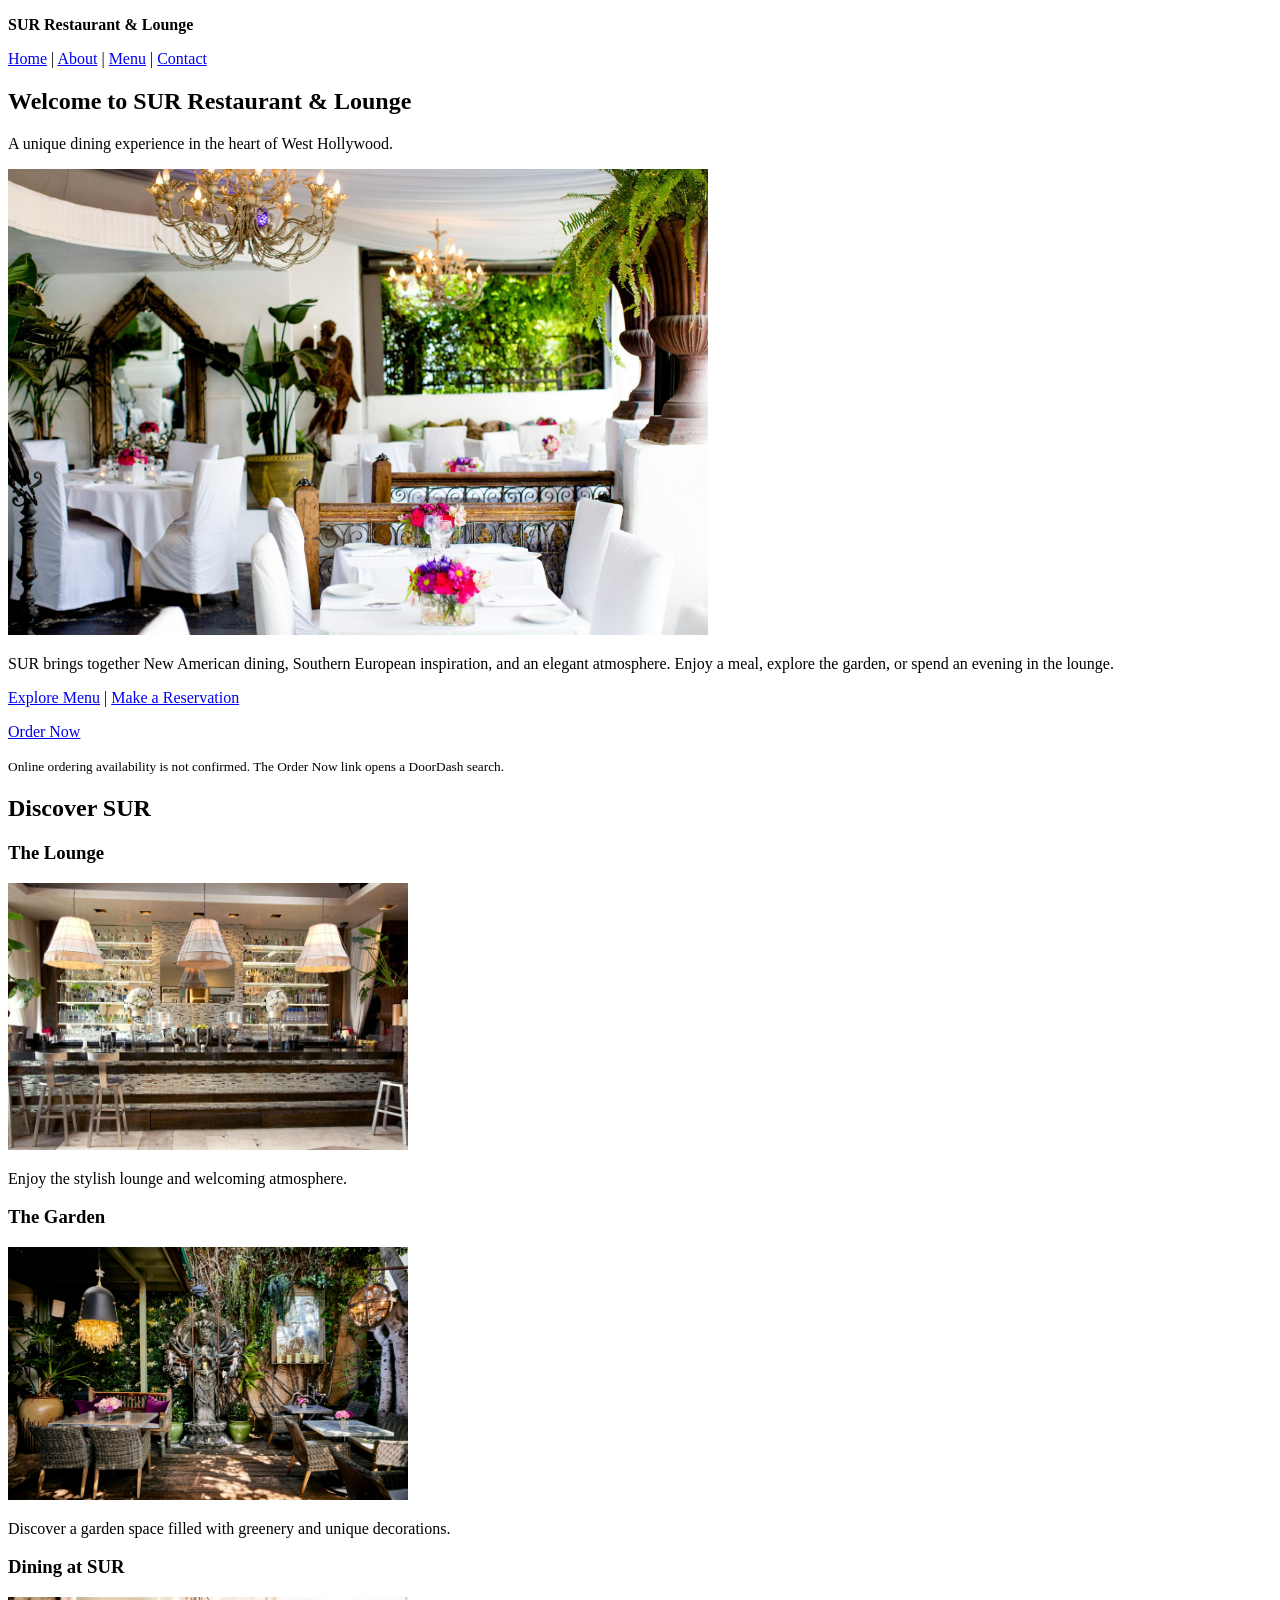
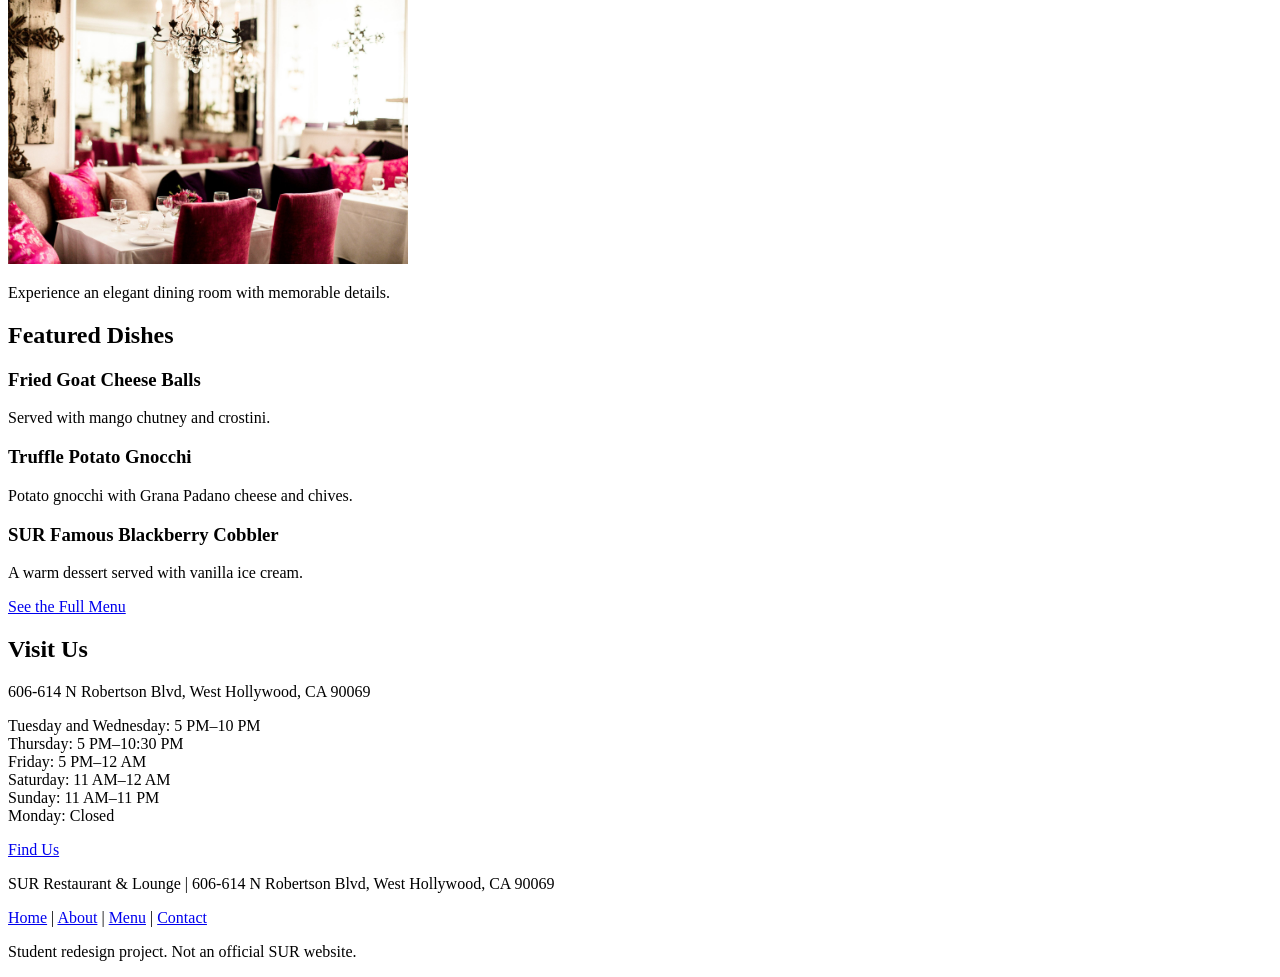
==== index.html @ a1c173d7 "Adding CSS" ====
<!DOCTYPE html>
<html lang="en">
<head>
    <meta charset="UTF-8">
    <meta name="viewport" content="width=device-width, initial-scale=1.0">
    <meta name="description" content="Student redesign of SUR Restaurant &amp; Lounge in West Hollywood.">
    <title>Home | SUR Restaurant &amp; Lounge</title>   
    <link rel="stylesheet" href="styles.css">
</head>
<body>
    <!-- Shared site header -->
    <header>
        <p><strong>SUR Restaurant &amp; Lounge</strong></p>
        <nav aria-label="Main navigation">
            <a href="index.html">Home</a> |
            <a href="about.html">About</a> |
            <a href="menu.html">Menu</a> |
            <a href="contact.html">Contact</a>
        </nav>
    </header>

    <main>
        <!-- Hero -->
        <section>
            <h1>Welcome to SUR Restaurant &amp; Lounge</h1>
            <p>A unique dining experience in the heart of West Hollywood.</p>
            <img src="images/sur-outdoor-dining.jpg" alt="SUR dining area with white tablecloths, flowers, and chandeliers" width="700">
            <p>SUR brings together New American dining, Southern European inspiration, and an elegant atmosphere. Enjoy a meal, explore the garden, or spend an evening in the lounge.</p>
            <p><a href="menu.html">Explore Menu</a> | <a href="https://www.opentable.com/r/sur-restaurant-west-hollywood" target="_blank" rel="noopener noreferrer">Make a Reservation</a></p>
            <p><a href="https://www.doordash.com/search/store/sur%20restaurant%20west%20hollywood/" target="_blank" rel="noopener noreferrer">Order Now</a></p>
            <p><small>Online ordering availability is not confirmed. The Order Now link opens a DoorDash search.</small></p>
        </section>

        <!-- Restaurant highlights -->
        <section>
            <h2>Discover SUR</h2>
            <article>
                <h3>The Lounge</h3>
                <img src="images/sur-bar.jpg" alt="SUR bar with hanging pendant lights and shelves of bottles" width="400">
                <p>Enjoy the stylish lounge and welcoming atmosphere.</p>
            </article>
            <article>
                <h3>The Garden</h3>
                <img src="images/sur-garden.png" alt="Outdoor garden dining area with greenery, wicker chairs, and a decorative statue" width="400">
                <p>Discover a garden space filled with greenery and unique decorations.</p>
            </article>
            <article>
                <h3>Dining at SUR</h3>
                <img src="images/sur-pinky-room.jpg" alt="Dining room with pink upholstered chairs, colorful pillows, and chandeliers" width="400">
                <p>Experience an elegant dining room with memorable details.</p>
            </article>
        </section>

        <!-- Featured food -->
        <section>
            <h2>Featured Dishes</h2>
            <article><h3>Fried Goat Cheese Balls</h3><p>Served with mango chutney and crostini.</p></article>
            <article><h3>Truffle Potato Gnocchi</h3><p>Potato gnocchi with Grana Padano cheese and chives.</p></article>
            <article><h3>SUR Famous Blackberry Cobbler</h3><p>A warm dessert served with vanilla ice cream.</p></article>
            <p><a href="menu.html">See the Full Menu</a></p>
        </section>

        <!-- Hours and location -->
        <section>
            <h2>Visit Us</h2>
            <p>606-614 N Robertson Blvd, West Hollywood, CA 90069</p>
            <p>Tuesday and Wednesday: 5 PM–10 PM<br>Thursday: 5 PM–10:30 PM<br>Friday: 5 PM–12 AM<br>Saturday: 11 AM–12 AM<br>Sunday: 11 AM–11 PM<br>Monday: Closed</p>
            <p><a href="contact.html">Find Us</a></p>
        </section>
    </main>

    <!-- Shared site footer -->
    <footer>
        <p>SUR Restaurant &amp; Lounge | 606-614 N Robertson Blvd, West Hollywood, CA 90069</p>
        <p><a href="index.html">Home</a> | <a href="about.html">About</a> | <a href="menu.html">Menu</a> | <a href="contact.html">Contact</a></p>
        <p>Student redesign project. Not an official SUR website.</p>
    </footer>
</body>
</html>
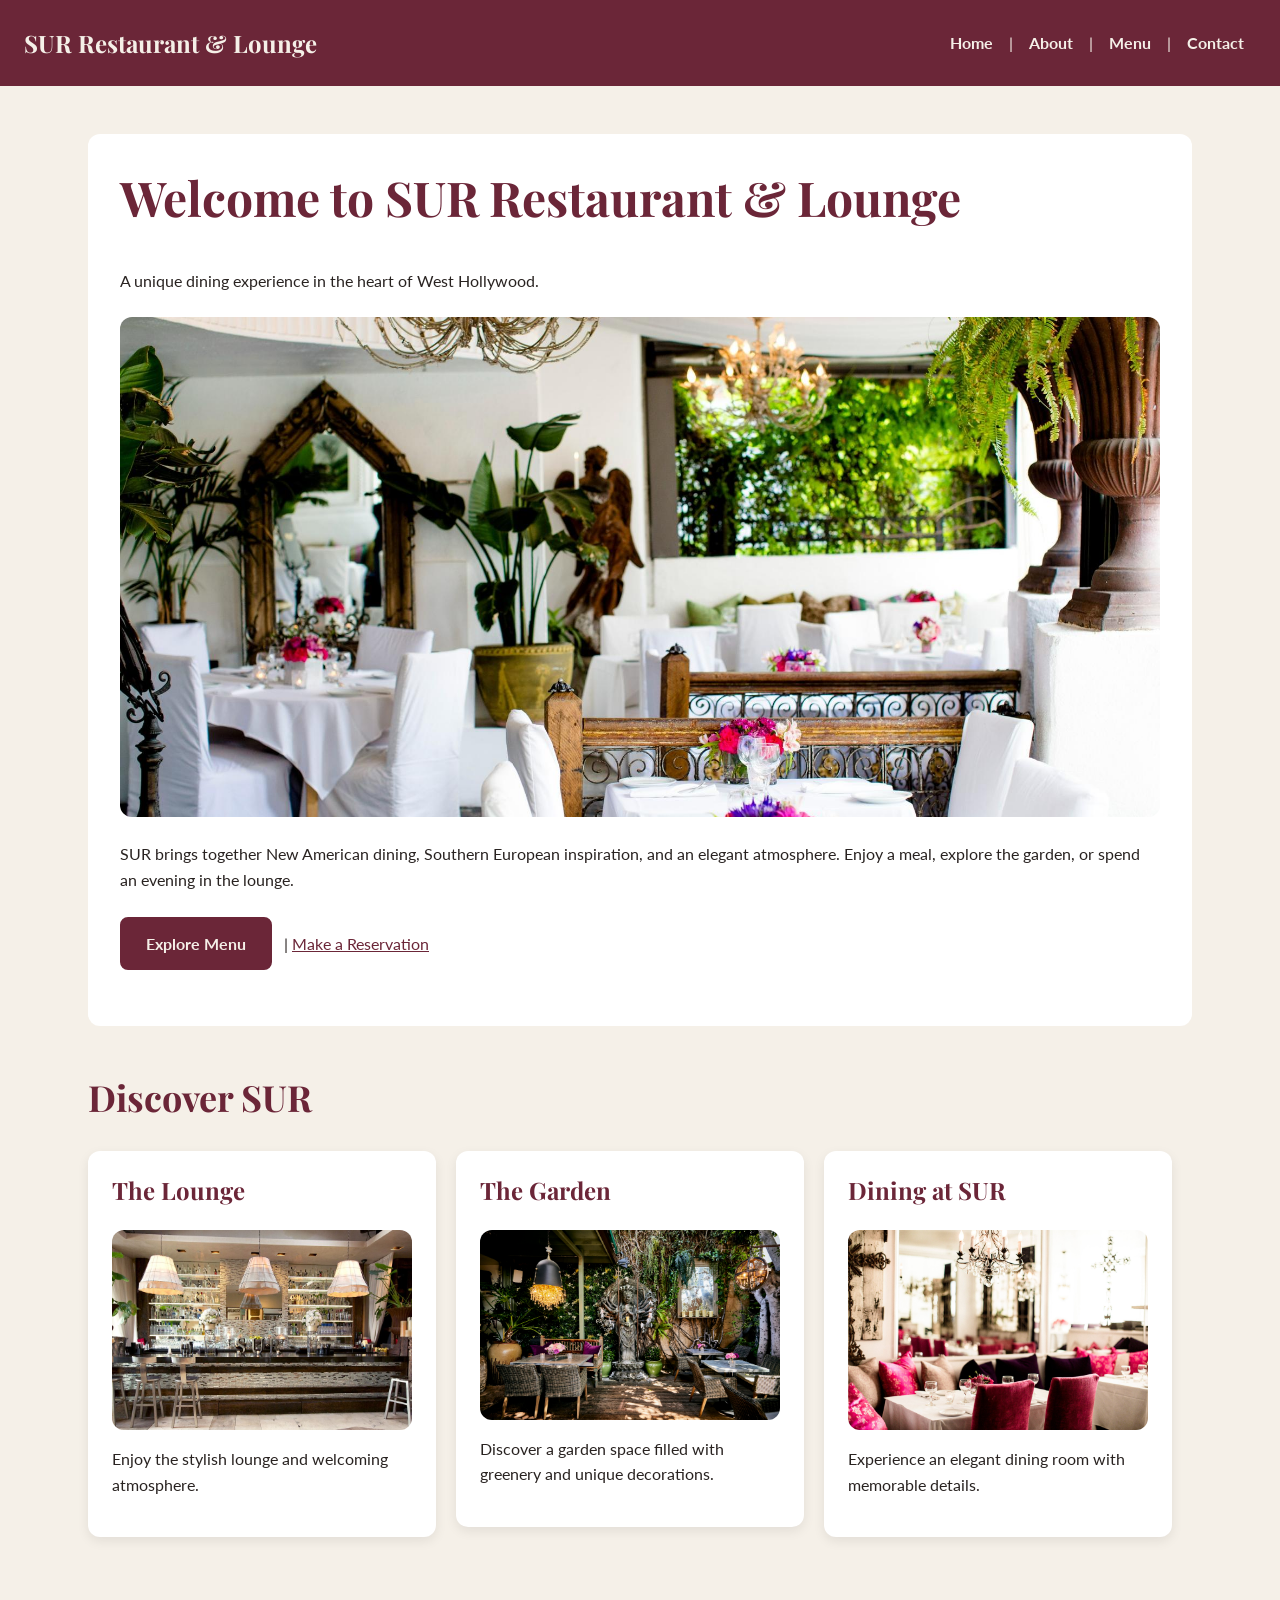
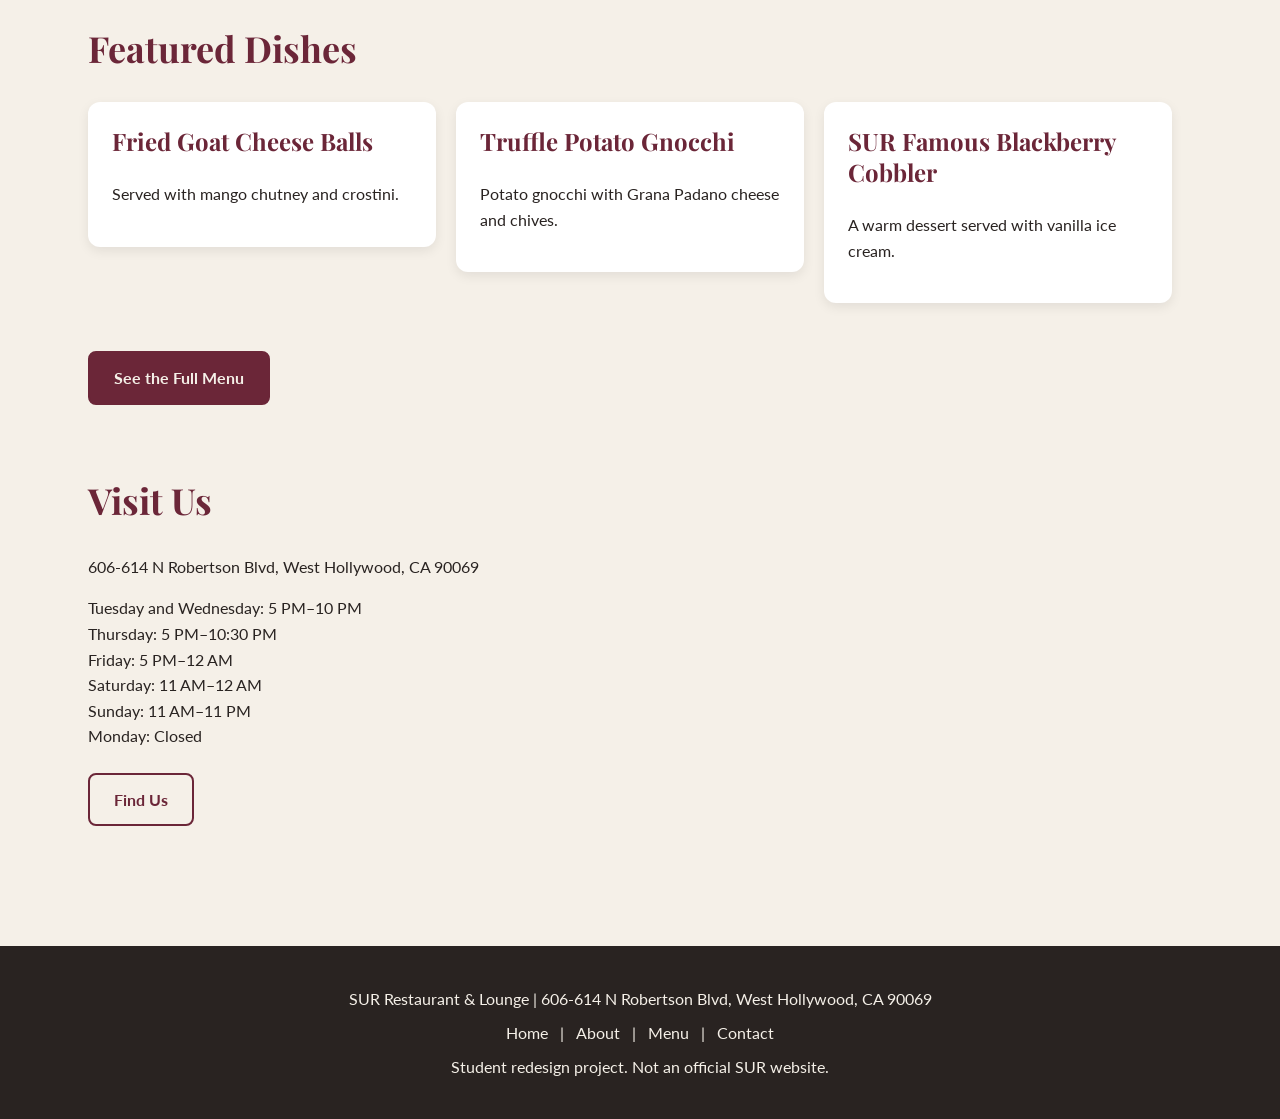
==== commit 16ddaeaf: "Remove DoorDash ordering links from index.html Removed online ordering information and links to Door" ====
--- a/index.html
+++ b/index.html
@@ -27,8 +27,7 @@
             <img src="images/sur-outdoor-dining.jpg" alt="SUR dining area with white tablecloths, flowers, and chandeliers" width="700">
             <p>SUR brings together New American dining, Southern European inspiration, and an elegant atmosphere. Enjoy a meal, explore the garden, or spend an evening in the lounge.</p>
             <p><a href="menu.html">Explore Menu</a> | <a href="https://www.opentable.com/r/sur-restaurant-west-hollywood" target="_blank" rel="noopener noreferrer">Make a Reservation</a></p>
-            <p><a href="https://www.doordash.com/search/store/sur%20restaurant%20west%20hollywood/" target="_blank" rel="noopener noreferrer">Order Now</a></p>
-            <p><small>Online ordering availability is not confirmed. The Order Now link opens a DoorDash search.</small></p>
+    
         </section>
 
         <!-- Restaurant highlights -->
--- a/styles.css
+++ b/styles.css
@@ -0,0 +1,269 @@
+
+/* Google Fonts */
+@import url('https://fonts.googleapis.com/css2?family=Lato:wght@400;700&family=Playfair+Display:wght@400;600;700&display=swap');
+/* Color Palette */
+:root {
+    --burgundy: #6B2638;
+    --cream: #F5F0E8;
+    --gold: #B49A69;
+    --charcoal: #292321;
+    --white: #FFFFFF;
+}
+/* General Styling */
+* { box-sizing: border-box; }
+html { scroll-behavior: smooth; }
+body {
+    margin: 0;
+    background-color: var(--cream);
+    color: var(--charcoal);
+    font-family: 'Lato', sans-serif;
+    font-size: 16px;
+    line-height: 1.6;
+}
+/* Headings */
+h1, h2, h3, h4, h5, h6 {
+    font-family: 'Playfair Display', serif;
+    color: var(--burgundy);
+    line-height: 1.3;
+}
+h1 { font-size: 3rem; }
+h2 { font-size: 2.25rem; }
+h3 { font-size: 1.5rem; }
+p { margin-bottom: 16px; }
+a { color: var(--burgundy); }
+a:hover { color: var(--gold); }
+/* Images */
+img {
+    display: block;
+    max-width: 100%;
+    height: auto;
+    border-radius: 12px;
+}
+/* Maps */
+iframe {
+    display: block;
+    width: 100%;
+    max-width: 100%;
+    min-height: 350px;
+    border: 0;
+    border-radius: 12px;
+}
+/* Header Styling */
+header, .site-header {
+    background-color: var(--burgundy);
+    color: var(--cream);
+    padding: 20px 24px;
+}
+header strong, .site-header strong {
+    color: var(--cream);
+    font-family: 'Playfair Display', serif;
+    font-size: 24px;
+}
+header p { margin: 0; }
+/* Navigation Links */
+header nav a {
+    color: var(--cream);
+    text-decoration: none;
+    display: inline-block;
+    padding: 10px 12px;
+    font-weight: 700;
+}
+header nav a:hover { color: var(--gold); }
+/* Main Content */
+main {
+    max-width: 1200px;
+    margin: 0 auto;
+    padding: 24px;
+}
+section { margin-bottom: 48px; }
+section > h1, section > h2 { margin-top: 0; }
+/* Restaurant Cards */
+article {
+    background-color: var(--white);
+    padding: 24px;
+    border-radius: 12px;
+    margin-bottom: 24px;
+    box-shadow: 0 4px 12px rgba(0, 0, 0, 0.08);
+}
+article h3 { margin-top: 0; }
+article img {
+    width: 100%;
+    max-height: 300px;
+    object-fit: cover;
+    margin-bottom: 16px;
+}
+/* Restaurant Images */
+section > img {
+    width: 100%;
+    max-height: 500px;
+    object-fit: cover;
+    margin: 24px 0;
+}
+/* Homepage Hero Section */
+.hero, main > section:first-child {
+    padding: 32px;
+    background-color: var(--white);
+    border-radius: 12px;
+    margin-bottom: 48px;
+}
+.hero h1, main > section:first-child h1 { color: var(--burgundy); }
+.hero img, main > section:first-child img {
+    width: 100%;
+    max-height: 500px;
+    object-fit: cover;
+    border-radius: 12px;
+}
+/* Primary Buttons */
+.button-primary, .btn-primary, main a[href*="opentable"], {
+    display: inline-block;
+    background-color: var(--burgundy);
+    color: var(--cream);
+    padding: 12px 24px;
+    border: 2px solid var(--burgundy);
+    border-radius: 8px;
+    text-decoration: none;
+    font-weight: 700;
+    margin: 8px 8px 8px 0;
+    transition: background-color 0.3s ease;
+}
+.button-primary:hover, .btn-primary:hover, main a[href*="opentable"]:hover,{
+    background-color: var(--charcoal);
+    border-color: var(--charcoal);
+    color: var(--white);
+}
+/* Explore Menu Button */
+.button-secondary, .btn-secondary, main a[href="menu.html"] {
+    display: inline-block;
+    background-color: var(--burgundy);
+    color: var(--cream);
+    padding: 12px 24px;
+    border: 2px solid var(--burgundy);
+    border-radius: 8px;
+    text-decoration: none;
+    font-weight: 700;
+    margin: 8px 8px 8px 0;
+    transition: background-color 0.3s ease;
+}
+.button-secondary:hover, .btn-secondary:hover, main a[href="menu.html"]:hover {
+    background-color: var(--charcoal);
+    border-color: var(--charcoal);
+    color: var(--white);
+}
+/* Contact Buttons */
+main a[href="contact.html"] {
+    display: inline-block;
+    background-color: transparent;
+    color: var(--burgundy);
+    border: 2px solid var(--burgundy);
+    padding: 12px 24px;
+    border-radius: 8px;
+    text-decoration: none;
+    font-weight: 700;
+    margin: 8px 8px 8px 0;
+}
+main a[href="contact.html"]:hover {
+    background-color: var(--burgundy);
+    color: var(--cream);
+}
+/* Menu Sections */
+#appetizers, #salads, #main-courses, #pasta, #desserts, #brunch {
+    scroll-margin-top: 24px;
+}
+/* Menu Item Cards */
+#appetizers article, #salads article, #main-courses article, #pasta article, #desserts article, #brunch article {
+    border-left: 4px solid var(--gold);
+}
+article small { color: #665B55; }
+/* Contact Information */
+address {
+    font-style: normal;
+    margin-bottom: 16px;
+}
+ul { padding-left: 24px; }
+li { margin-bottom: 8px; }
+/* Footer Styling */
+footer {
+    background-color: var(--charcoal);
+    color: var(--cream);
+    text-align: center;
+    padding: 32px 24px;
+}
+footer p { margin: 8px 0; }
+footer a {
+    color: var(--cream);
+    text-decoration: none;
+    margin: 0 8px;
+}
+footer a:hover { color: var(--gold); }
+/* Hamburger Menu */
+.menu-toggle {
+    display: block;
+    background-color: transparent;
+    color: var(--cream);
+    border: 2px solid var(--cream);
+    border-radius: 8px;
+    font-size: 24px;
+    padding: 8px 14px;
+    cursor: pointer;
+}
+.mobile-nav { display: none; }
+.mobile-nav.is-open { display: block; }
+/* Mobile Screens */
+@media (max-width: 767px) {
+    h1 { font-size: 2.25rem; }
+    h2 { font-size: 1.75rem; }
+    h3 { font-size: 1.3rem; }
+    header { padding: 16px; }
+    header strong { font-size: 20px; }
+    header nav.mobile-nav a {
+        display: block;
+        padding: 12px;
+        border-bottom: 1px solid var(--gold);
+    }
+    main { padding: 16px; }
+    section { margin-bottom: 32px; }
+    article { padding: 16px; }
+    .hero, main > section:first-child { padding: 16px; }
+    img { width: 100%; }
+    .button-primary, .button-secondary, .btn-primary, .btn-secondary {
+        text-align: center;
+    }
+}
+/* Tablet Screens */
+@media (min-width: 768px) and (max-width: 1024px) {
+    main { padding: 32px; }
+    section { margin-bottom: 48px; }
+    article {
+        display: inline-block;
+        vertical-align: top;
+        width: calc(50% - 16px);
+        margin-right: 12px;
+    }
+}
+/* Desktop Screens */
+@media (min-width: 1025px) {
+    main { padding: 48px; }
+    section { margin-bottom: 64px; }
+    article {
+        display: inline-block;
+        vertical-align: top;
+        width: calc(33.333% - 20px);
+        margin-right: 16px;
+    }
+}
+/* Tablet and Desktop Navigation */
+@media (min-width: 768px) {
+    header {
+        display: flex;
+        align-items: center;
+        justify-content: space-between;
+        gap: 24px;
+    }
+    .menu-toggle { display: none; }
+    .mobile-nav {
+        display: flex;
+        flex-wrap: wrap;
+        gap: 8px;
+    }
+}
+
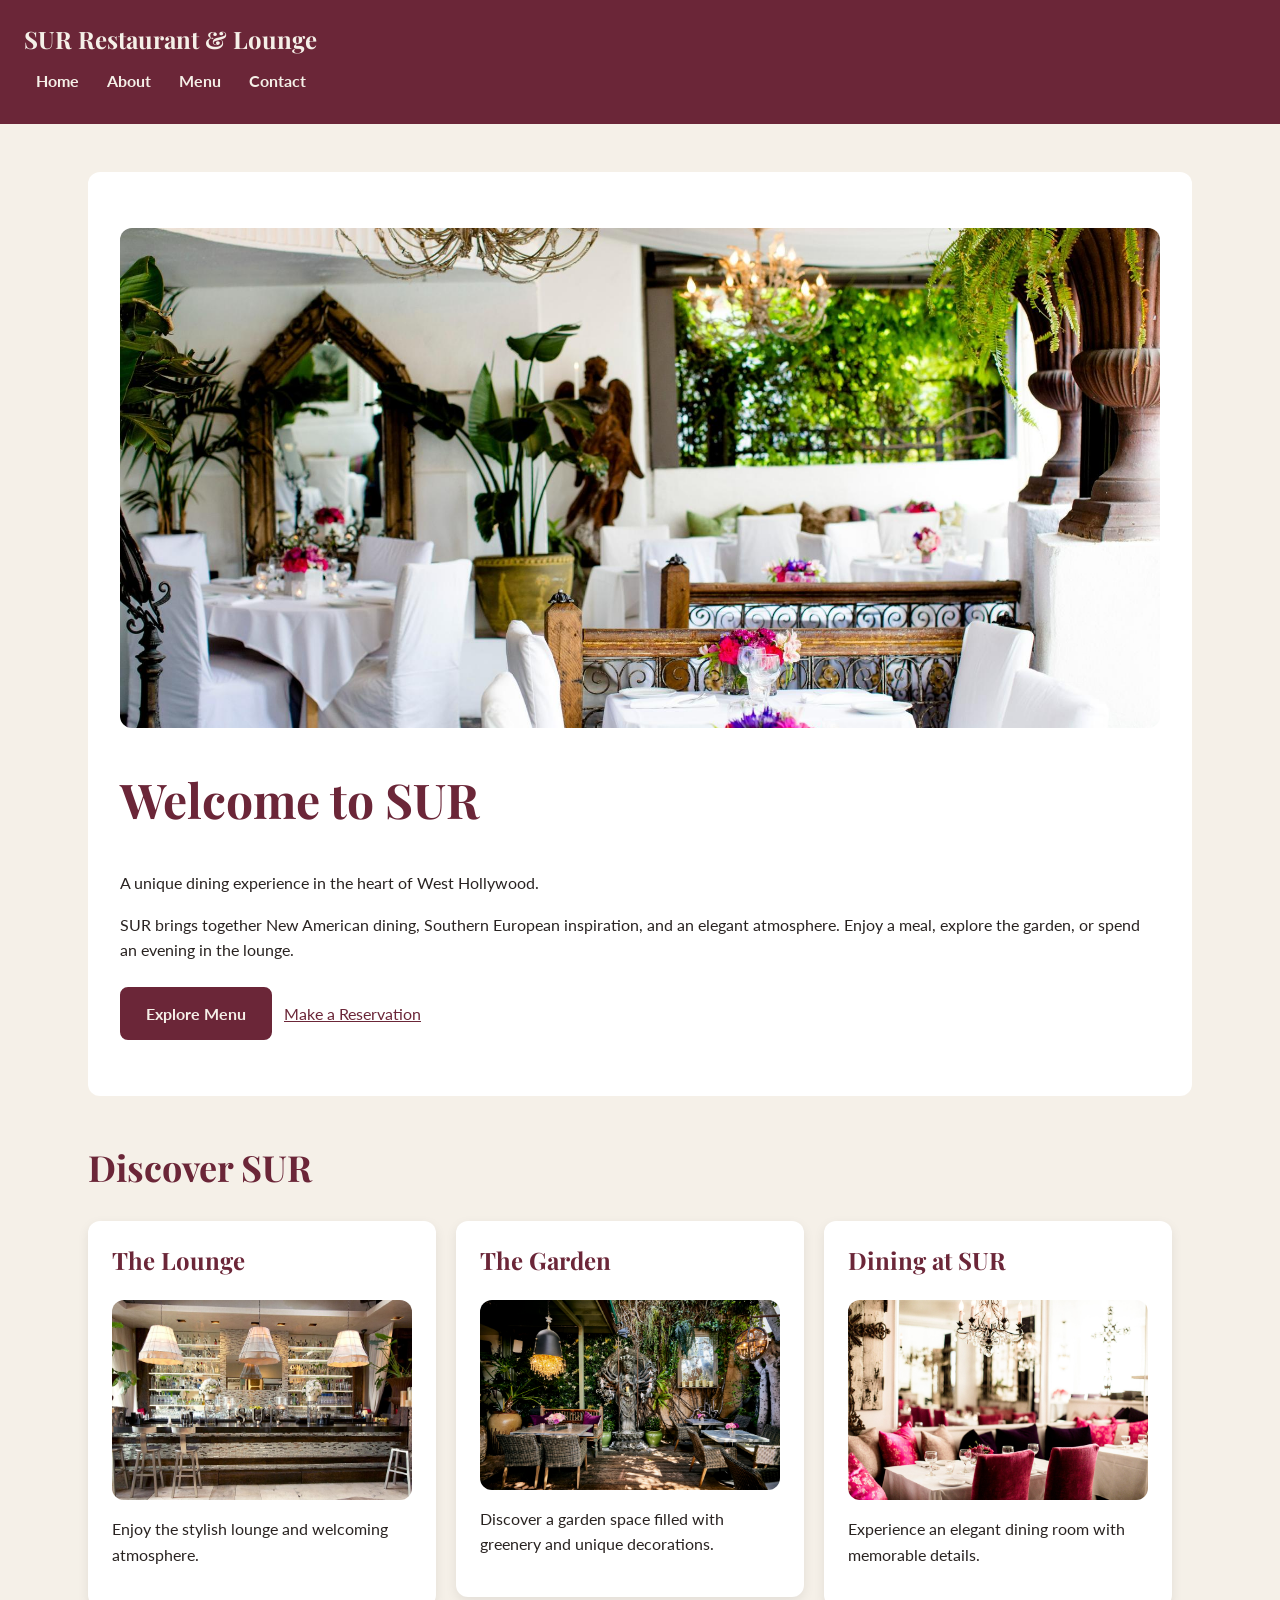
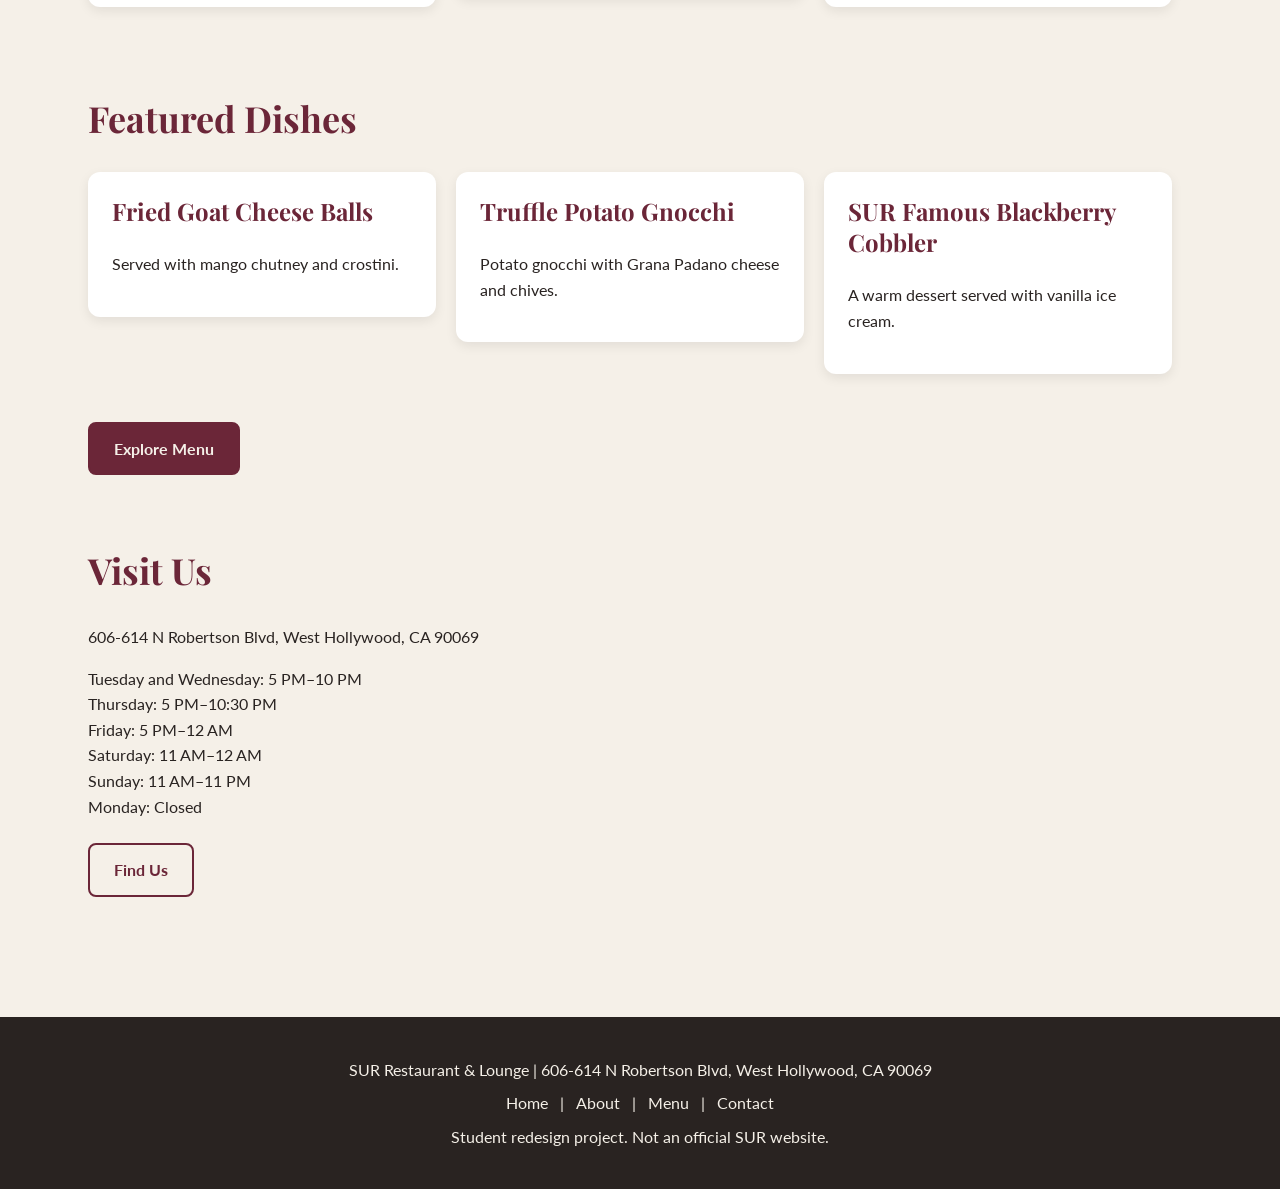
==== commit a950c48e: "Redesign homepage layout and update content" ====
--- a/index.html
+++ b/index.html
@@ -1,78 +1,98 @@
+
 <!DOCTYPE html>
 <html lang="en">
 <head>
     <meta charset="UTF-8">
     <meta name="viewport" content="width=device-width, initial-scale=1.0">
     <meta name="description" content="Student redesign of SUR Restaurant &amp; Lounge in West Hollywood.">
-    <title>Home | SUR Restaurant &amp; Lounge</title>   
+    <title>Home | SUR Restaurant &amp; Lounge</title>
     <link rel="stylesheet" href="styles.css">
+    <script src="script.js" defer></script>
 </head>
 <body>
-    <!-- Shared site header -->
-    <header>
-        <p><strong>SUR Restaurant &amp; Lounge</strong></p>
-        <nav aria-label="Main navigation">
-            <a href="index.html">Home</a> |
-            <a href="about.html">About</a> |
-            <a href="menu.html">Menu</a> |
+<!-- Header -->
+<header class="site-header">
+    <div class="header-inner">
+        <p class="site-brand"><strong>SUR Restaurant &amp; Lounge</strong></p>
+        <button class="menu-toggle" type="button" aria-label="Open navigation menu" aria-controls="main-navigation" aria-expanded="false">
+            <span class="menu-icon" aria-hidden="true">☰</span>
+        </button>
+        <nav id="main-navigation" class="site-nav" aria-label="Main navigation">
+            <a href="index.html" aria-current="page">Home</a>
+            <a href="about.html">About</a>
+            <a href="menu.html">Menu</a>
             <a href="contact.html">Contact</a>
         </nav>
-    </header>
-
-    <main>
-        <!-- Hero -->
-        <section>
-            <h1>Welcome to SUR Restaurant &amp; Lounge</h1>
-            <p>A unique dining experience in the heart of West Hollywood.</p>
-            <img src="images/sur-outdoor-dining.jpg" alt="SUR dining area with white tablecloths, flowers, and chandeliers" width="700">
-            <p>SUR brings together New American dining, Southern European inspiration, and an elegant atmosphere. Enjoy a meal, explore the garden, or spend an evening in the lounge.</p>
-            <p><a href="menu.html">Explore Menu</a> | <a href="https://www.opentable.com/r/sur-restaurant-west-hollywood" target="_blank" rel="noopener noreferrer">Make a Reservation</a></p>
-    
-        </section>
-
-        <!-- Restaurant highlights -->
-        <section>
-            <h2>Discover SUR</h2>
-            <article>
-                <h3>The Lounge</h3>
-                <img src="images/sur-bar.jpg" alt="SUR bar with hanging pendant lights and shelves of bottles" width="400">
-                <p>Enjoy the stylish lounge and welcoming atmosphere.</p>
-            </article>
-            <article>
-                <h3>The Garden</h3>
-                <img src="images/sur-garden.png" alt="Outdoor garden dining area with greenery, wicker chairs, and a decorative statue" width="400">
-                <p>Discover a garden space filled with greenery and unique decorations.</p>
-            </article>
-            <article>
-                <h3>Dining at SUR</h3>
-                <img src="images/sur-pinky-room.jpg" alt="Dining room with pink upholstered chairs, colorful pillows, and chandeliers" width="400">
-                <p>Experience an elegant dining room with memorable details.</p>
-            </article>
-        </section>
-
-        <!-- Featured food -->
-        <section>
-            <h2>Featured Dishes</h2>
-            <article><h3>Fried Goat Cheese Balls</h3><p>Served with mango chutney and crostini.</p></article>
-            <article><h3>Truffle Potato Gnocchi</h3><p>Potato gnocchi with Grana Padano cheese and chives.</p></article>
-            <article><h3>SUR Famous Blackberry Cobbler</h3><p>A warm dessert served with vanilla ice cream.</p></article>
-            <p><a href="menu.html">See the Full Menu</a></p>
-        </section>
-
-        <!-- Hours and location -->
-        <section>
-            <h2>Visit Us</h2>
-            <p>606-614 N Robertson Blvd, West Hollywood, CA 90069</p>
-            <p>Tuesday and Wednesday: 5 PM–10 PM<br>Thursday: 5 PM–10:30 PM<br>Friday: 5 PM–12 AM<br>Saturday: 11 AM–12 AM<br>Sunday: 11 AM–11 PM<br>Monday: Closed</p>
-            <p><a href="contact.html">Find Us</a></p>
-        </section>
-    </main>
-
-    <!-- Shared site footer -->
-    <footer>
-        <p>SUR Restaurant &amp; Lounge | 606-614 N Robertson Blvd, West Hollywood, CA 90069</p>
-        <p><a href="index.html">Home</a> | <a href="about.html">About</a> | <a href="menu.html">Menu</a> | <a href="contact.html">Contact</a></p>
-        <p>Student redesign project. Not an official SUR website.</p>
-    </footer>
+    </div>
+</header>
+<main>
+<!-- Homepage Hero Section -->
+<section class="hero">
+    <img src="images/sur-outdoor-dining.jpg" alt="SUR dining area with white tablecloths, flowers, and chandeliers" width="700">
+    <div class="hero-copy">
+        <h1>Welcome to SUR</h1>
+        <p>A unique dining experience in the heart of West Hollywood.</p>
+        <p>SUR brings together New American dining, Southern European inspiration, and an elegant atmosphere. Enjoy a meal, explore the garden, or spend an evening in the lounge.</p>
+        <p class="hero-actions">
+            <a class="button button-secondary" href="menu.html">Explore Menu</a>
+            <a class="button button-primary" href="https://www.opentable.com/r/sur-restaurant-west-hollywood" target="_blank" rel="noopener noreferrer">Make a Reservation</a>
+        </p>
+    </div>
+</section>
+<!-- Restaurant Highlights -->
+<section class="highlights card-grid">
+    <h2>Discover SUR</h2>
+    <article>
+        <h3>The Lounge</h3>
+        <img src="images/sur-bar.jpg" alt="SUR bar with hanging pendant lights and shelves of bottles" width="400">
+        <p>Enjoy the stylish lounge and welcoming atmosphere.</p>
+    </article>
+    <article>
+        <h3>The Garden</h3>
+        <img src="images/sur-garden.png" alt="Outdoor garden dining area with greenery, wicker chairs, and a decorative statue" width="400">
+        <p>Discover a garden space filled with greenery and unique decorations.</p>
+    </article>
+    <article>
+        <h3>Dining at SUR</h3>
+        <img src="images/sur-pinky-room.jpg" alt="Dining room with pink upholstered chairs, colorful pillows, and chandeliers" width="400">
+        <p>Experience an elegant dining room with memorable details.</p>
+    </article>
+</section>
+<!-- Featured Dishes -->
+<section class="featured-food card-grid">
+    <h2>Featured Dishes</h2>
+    <article>
+        <h3>Fried Goat Cheese Balls</h3>
+        <p>Served with mango chutney and crostini.</p>
+    </article>
+    <article>
+        <h3>Truffle Potato Gnocchi</h3>
+        <p>Potato gnocchi with Grana Padano cheese and chives.</p>
+    </article>
+    <article>
+        <h3>SUR Famous Blackberry Cobbler</h3>
+        <p>A warm dessert served with vanilla ice cream.</p>
+    </article>
+    <p><a class="button button-secondary" href="menu.html">Explore Menu</a></p>
+</section>
+<!-- Hours and Location -->
+<section class="visit-section">
+    <h2>Visit Us</h2>
+    <p>606-614 N Robertson Blvd, West Hollywood, CA 90069</p>
+    <p>Tuesday and Wednesday: 5 PM–10 PM<br>
+    Thursday: 5 PM–10:30 PM<br>
+    Friday: 5 PM–12 AM<br>
+    Saturday: 11 AM–12 AM<br>
+    Sunday: 11 AM–11 PM<br>
+    Monday: Closed</p>
+    <p><a class="button button-secondary" href="contact.html">Find Us</a></p>
+</section>
+</main>
+<!-- Footer -->
+<footer>
+    <p>SUR Restaurant &amp; Lounge | 606-614 N Robertson Blvd, West Hollywood, CA 90069</p>
+    <p><a href="index.html">Home</a> | <a href="about.html">About</a> | <a href="menu.html">Menu</a> | <a href="contact.html">Contact</a></p>
+    <p>Student redesign project. Not an official SUR website.</p>
+</footer>
 </body>
 </html>
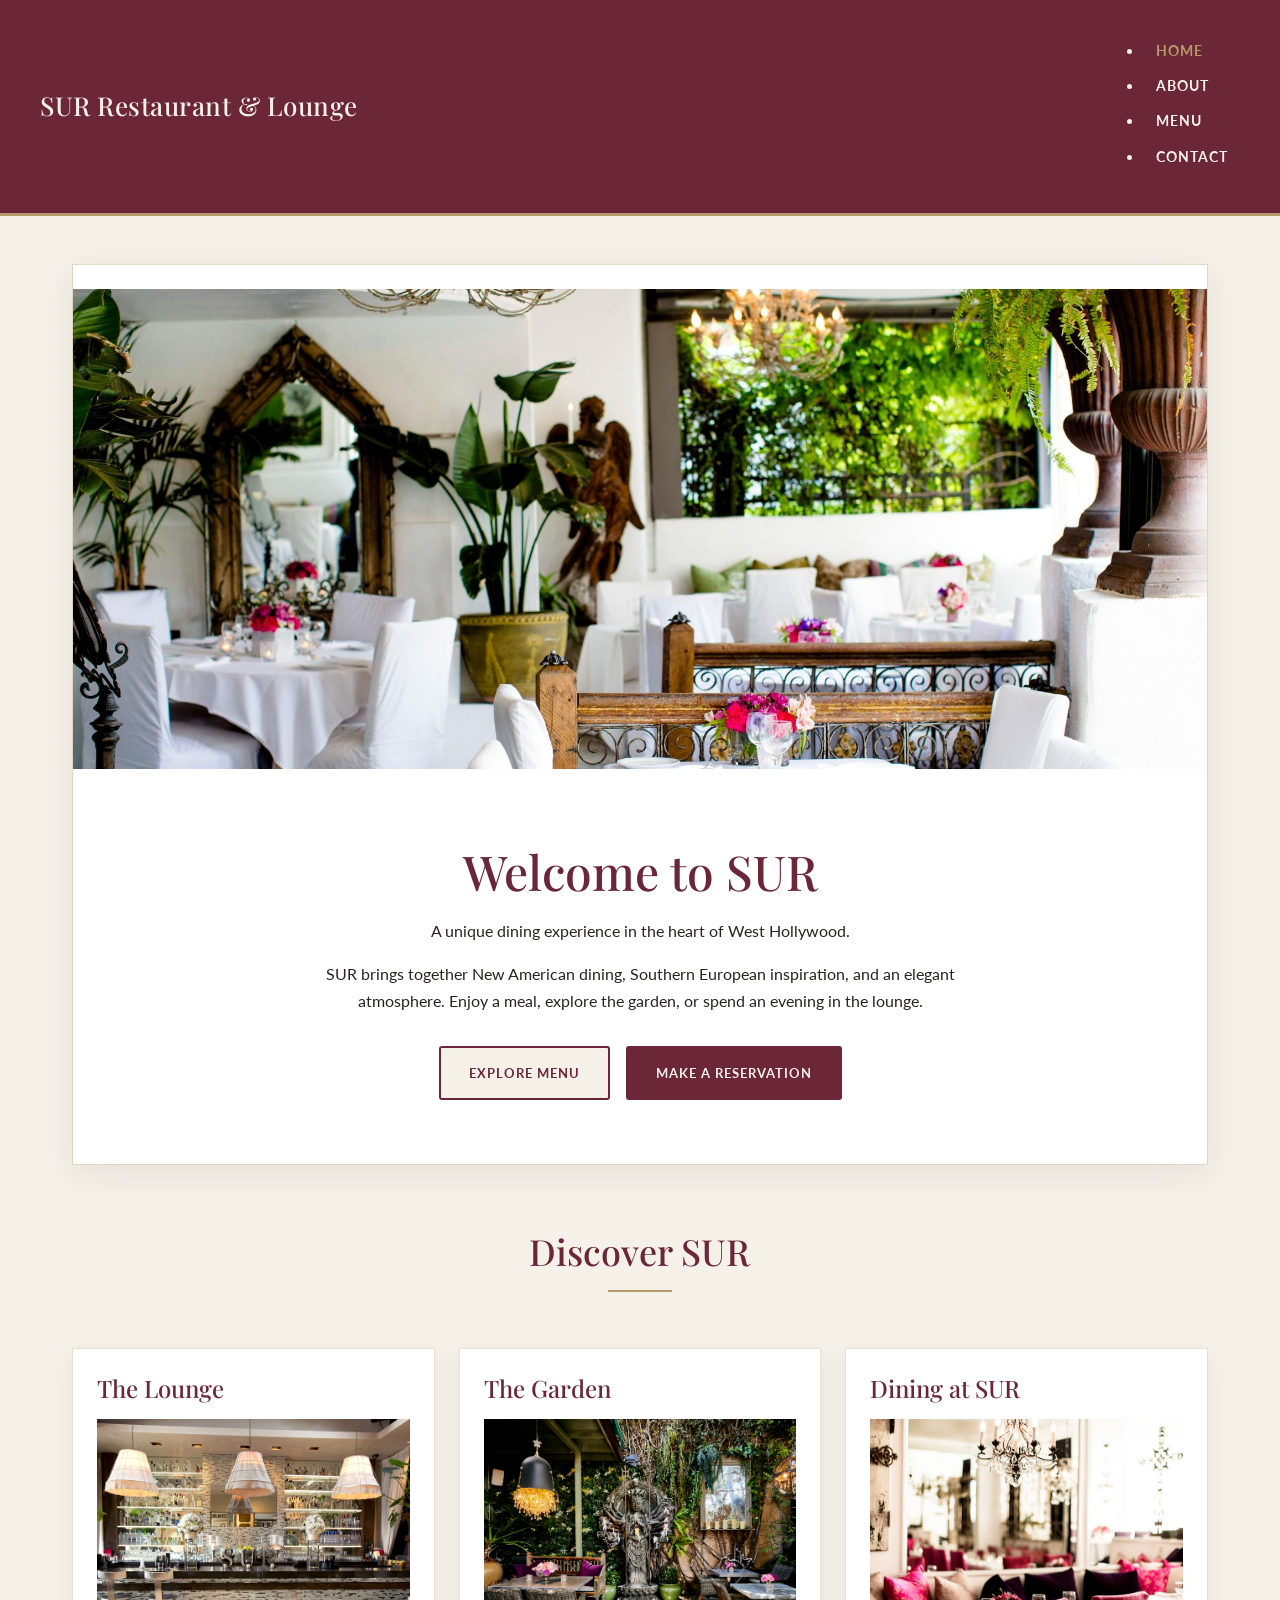
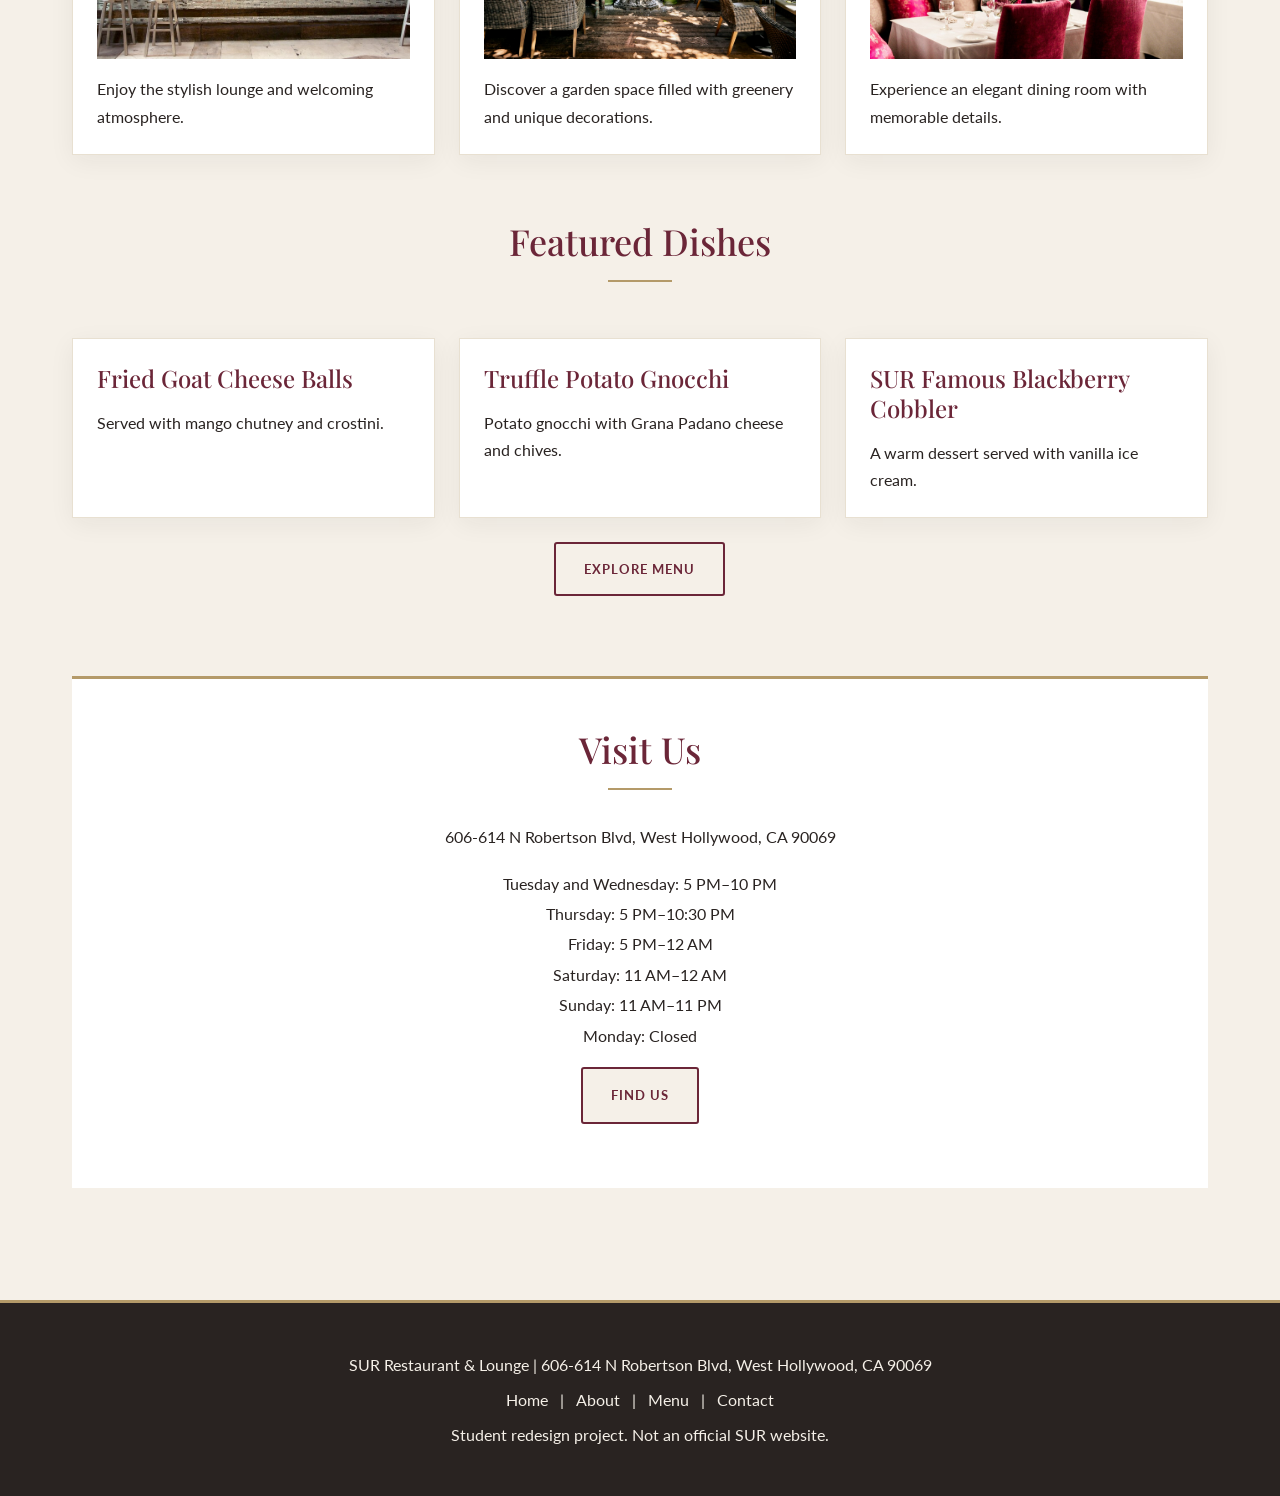
==== commit 4c6755f7: "Refactor navigation to use unordered list Updated the navigation structure to use an unordered list " ====
--- a/index.html
+++ b/index.html
@@ -17,12 +17,15 @@
         <button class="menu-toggle" type="button" aria-label="Open navigation menu" aria-controls="main-navigation" aria-expanded="false">
             <span class="menu-icon" aria-hidden="true">☰</span>
         </button>
-        <nav id="main-navigation" class="site-nav" aria-label="Main navigation">
-            <a href="index.html" aria-current="page">Home</a>
-            <a href="about.html">About</a>
-            <a href="menu.html">Menu</a>
-            <a href="contact.html">Contact</a>
-        </nav>
+        <!-- Main Navigation -->
+    <nav id="main-navigation" class="site-nav" aria-label="Main navigation">
+        <ul class="nav-list">
+        <li><a href="index.html" aria-current="page">Home</a></li>
+        <li><a href="about.html">About</a></li>
+        <li><a href="menu.html">Menu</a></li>
+        <li><a href="contact.html">Contact</a></li>
+        </ul>
+    </nav>
     </div>
 </header>
 <main>
--- a/styles.css
+++ b/styles.css
@@ -1,7 +1,7 @@
 
 /* Google Fonts */
-@import url('https://fonts.googleapis.com/css2?family=Lato:wght@400;700&family=Playfair+Display:wght@400;600;700&display=swap');
-/* Color Palette */
+@import url('https://fonts.googleapis.com/css2?family=Lato:wght@400;700&family=Playfair+Display:wght@400;500;600;700&display=swap');
+/* Original Color Palette */
 :root {
     --burgundy: #6B2638;
     --cream: #F5F0E8;
@@ -18,175 +18,277 @@
     color: var(--charcoal);
     font-family: 'Lato', sans-serif;
     font-size: 16px;
-    line-height: 1.6;
-}
-/* Headings */
-h1, h2, h3, h4, h5, h6 {
+    line-height: 1.7;
+}
+h1, h2, h3 {
     font-family: 'Playfair Display', serif;
+    font-weight: 500;
+    line-height: 1.25;
     color: var(--burgundy);
-    line-height: 1.3;
-}
-h1 { font-size: 3rem; }
-h2 { font-size: 2.25rem; }
-h3 { font-size: 1.5rem; }
-p { margin-bottom: 16px; }
+}
+h1 { font-size: 48px; }
+h2 { font-size: 36px; }
+h3 { font-size: 24px; }
+p { margin: 0 0 16px; }
+small { font-size: 13px; }
 a { color: var(--burgundy); }
 a:hover { color: var(--gold); }
-/* Images */
+a:focus-visible, button:focus-visible {
+    outline: 3px solid var(--gold);
+    outline-offset: 4px;
+}
 img {
     display: block;
     max-width: 100%;
     height: auto;
-    border-radius: 12px;
-}
-/* Maps */
+}
 iframe {
     display: block;
     width: 100%;
     max-width: 100%;
-    min-height: 350px;
     border: 0;
-    border-radius: 12px;
-}
-/* Header Styling */
-header, .site-header {
+}
+/* Header */
+.site-header, header {
     background-color: var(--burgundy);
     color: var(--cream);
-    padding: 20px 24px;
-}
-header strong, .site-header strong {
-    color: var(--cream);
+    border-bottom: 3px solid var(--gold);
+    padding: 20px 32px;
+}
+.header-inner {
+    max-width: 1200px;
+    margin: 0 auto;
+    display: flex;
+    justify-content: space-between;
+    align-items: center;
+    gap: 24px;
+}
+.site-brand, header > p { margin: 0; }
+.site-brand strong, header strong {
     font-family: 'Playfair Display', serif;
-    font-size: 24px;
-}
-header p { margin: 0; }
-/* Navigation Links */
-header nav a {
+    font-size: 26px;
+    font-weight: 500;
+    color: var(--cream);
+    letter-spacing: 0.5px;
+}
+/* Navigation */
+.site-nav, header nav {
+    display: flex;
+    align-items: center;
+    gap: 8px;
+}
+.site-nav a, header nav a {
     color: var(--cream);
     text-decoration: none;
-    display: inline-block;
-    padding: 10px 12px;
+    font-size: 14px;
     font-weight: 700;
-}
-header nav a:hover { color: var(--gold); }
+    letter-spacing: 1px;
+    text-transform: uppercase;
+    padding: 12px;
+    transition: color 0.3s ease;
+}
+.site-nav a:hover, header nav a:hover,
+.site-nav a[aria-current="page"] {
+    color: var(--gold);
+}
 /* Main Content */
 main {
     max-width: 1200px;
     margin: 0 auto;
-    padding: 24px;
-}
-section { margin-bottom: 48px; }
+    padding: 48px 32px;
+}
+section { margin-bottom: 64px; }
 section > h1, section > h2 { margin-top: 0; }
+section > h2 {
+    text-align: center;
+    margin-bottom: 32px;
+}
+section > h2::after {
+    content: "";
+    display: block;
+    width: 64px;
+    height: 2px;
+    background-color: var(--gold);
+    margin: 16px auto 0;
+}
+/* Homepage Hero */
+.hero {
+    background-color: var(--white);
+    text-align: center;
+    padding: 0;
+    overflow: hidden;
+    border: 1px solid rgba(180,154,105,0.4);
+    box-shadow: 0 8px 32px rgba(41,35,33,0.08);
+}
+.hero > img {
+    width: 100%;
+    height: 480px;
+    object-fit: cover;
+}
+.hero-copy { padding: 48px 32px; }
+.hero h1 {
+    margin: 0 0 16px;
+    font-size: 48px;
+}
+.hero-copy > p:not(.hero-actions) {
+    max-width: 700px;
+    margin: 0 auto 16px;
+}
+.hero-actions {
+    display: flex;
+    justify-content: center;
+    flex-wrap: wrap;
+    gap: 16px;
+    margin-top: 32px;
+}
+/* Buttons */
+.button, .btn-primary, .btn-secondary {
+    display: inline-block;
+    padding: 14px 28px;
+    border-radius: 3px;
+    font-family: 'Lato', sans-serif;
+    font-size: 13px;
+    font-weight: 700;
+    letter-spacing: 1px;
+    text-transform: uppercase;
+    text-decoration: none;
+    text-align: center;
+    transition: background-color 0.3s ease, color 0.3s ease;
+}
+/* Reservation Button */
+.button-primary, .btn-primary {
+    background-color: var(--burgundy);
+    color: var(--cream);
+    border: 2px solid var(--burgundy);
+}
+.button-primary:hover, .btn-primary:hover {
+    background-color: var(--charcoal);
+    border-color: var(--charcoal);
+    color: var(--cream);
+}
+/* Explore Menu Button */
+.button-secondary, .btn-secondary {
+    background-color: var(--cream);
+    color: var(--burgundy);
+    border: 2px solid var(--burgundy);
+}
+.button-secondary:hover, .btn-secondary:hover {
+    background-color: var(--burgundy);
+    color: var(--cream);
+}
+/* Other Action Links */
+main a[href*="opentable"]:not(.button),
+main a[href="menu.html"]:not(.button),
+main a[href="contact.html"]:not(.button) {
+    display: inline-block;
+    padding: 12px 24px;
+    border: 2px solid var(--burgundy);
+    color: var(--burgundy);
+    text-decoration: none;
+    font-weight: 700;
+    margin: 8px 8px 8px 0;
+}
+main a[href*="opentable"]:not(.button) {
+    background-color: var(--burgundy);
+    color: var(--cream);
+}
+main a[href*="opentable"]:not(.button):hover {
+    background-color: var(--charcoal);
+    color: var(--cream);
+}
+main a[href="menu.html"]:not(.button):hover,
+main a[href="contact.html"]:not(.button):hover {
+    background-color: var(--burgundy);
+    color: var(--cream);
+}
 /* Restaurant Cards */
 article {
     background-color: var(--white);
+    border: 1px solid rgba(180,154,105,0.3);
     padding: 24px;
-    border-radius: 12px;
-    margin-bottom: 24px;
-    box-shadow: 0 4px 12px rgba(0, 0, 0, 0.08);
-}
-article h3 { margin-top: 0; }
+    box-shadow: 0 6px 24px rgba(41,35,33,0.06);
+}
+article h3 { margin: 0 0 16px; }
+article p:last-child { margin-bottom: 0; }
 article img {
     width: 100%;
-    max-height: 300px;
+    height: 240px;
     object-fit: cover;
-    margin-bottom: 16px;
-}
-/* Restaurant Images */
+    margin: 16px 0;
+}
+/* Homepage Restaurant Highlights */
+.highlights {
+    display: grid;
+    grid-template-columns: repeat(3, minmax(0,1fr));
+    gap: 24px;
+}
+.highlights h2 { grid-column: 1 / -1; }
+.highlights article { margin: 0; }
+/* Featured Food */
+.featured-food {
+    display: grid;
+    grid-template-columns: repeat(3, minmax(0,1fr));
+    gap: 24px;
+}
+.featured-food h2,
+.featured-food > p {
+    grid-column: 1 / -1;
+}
+.featured-food > p { text-align: center; }
+.featured-food article { margin: 0; }
+/* Other Restaurant Images */
 section > img {
     width: 100%;
-    max-height: 500px;
+    max-height: 480px;
     object-fit: cover;
     margin: 24px 0;
 }
-/* Homepage Hero Section */
-.hero, main > section:first-child {
-    padding: 32px;
+/* Visit Section */
+.visit-section {
     background-color: var(--white);
-    border-radius: 12px;
-    margin-bottom: 48px;
-}
-.hero h1, main > section:first-child h1 { color: var(--burgundy); }
-.hero img, main > section:first-child img {
-    width: 100%;
-    max-height: 500px;
-    object-fit: cover;
-    border-radius: 12px;
-}
-/* Primary Buttons */
-.button-primary, .btn-primary, main a[href*="opentable"], {
-    display: inline-block;
-    background-color: var(--burgundy);
-    color: var(--cream);
-    padding: 12px 24px;
-    border: 2px solid var(--burgundy);
-    border-radius: 8px;
-    text-decoration: none;
-    font-weight: 700;
-    margin: 8px 8px 8px 0;
-    transition: background-color 0.3s ease;
-}
-.button-primary:hover, .btn-primary:hover, main a[href*="opentable"]:hover,{
-    background-color: var(--charcoal);
-    border-color: var(--charcoal);
-    color: var(--white);
-}
-/* Explore Menu Button */
-.button-secondary, .btn-secondary, main a[href="menu.html"] {
-    display: inline-block;
-    background-color: var(--burgundy);
-    color: var(--cream);
-    padding: 12px 24px;
-    border: 2px solid var(--burgundy);
-    border-radius: 8px;
-    text-decoration: none;
-    font-weight: 700;
-    margin: 8px 8px 8px 0;
-    transition: background-color 0.3s ease;
-}
-.button-secondary:hover, .btn-secondary:hover, main a[href="menu.html"]:hover {
-    background-color: var(--charcoal);
-    border-color: var(--charcoal);
-    color: var(--white);
-}
-/* Contact Buttons */
-main a[href="contact.html"] {
-    display: inline-block;
-    background-color: transparent;
-    color: var(--burgundy);
-    border: 2px solid var(--burgundy);
-    padding: 12px 24px;
-    border-radius: 8px;
-    text-decoration: none;
-    font-weight: 700;
-    margin: 8px 8px 8px 0;
-}
-main a[href="contact.html"]:hover {
-    background-color: var(--burgundy);
-    color: var(--cream);
-}
-/* Menu Sections */
-#appetizers, #salads, #main-courses, #pasta, #desserts, #brunch {
+    border-top: 3px solid var(--gold);
+    padding: 48px 32px;
+    text-align: center;
+}
+.visit-section p { line-height: 1.9; }
+/* Menu Page */
+#appetizers, #salads, #main-courses,
+#pasta, #desserts, #brunch {
     scroll-margin-top: 24px;
-}
-/* Menu Item Cards */
-#appetizers article, #salads article, #main-courses article, #pasta article, #desserts article, #brunch article {
-    border-left: 4px solid var(--gold);
+    display: grid;
+    grid-template-columns: repeat(3, minmax(0,1fr));
+    gap: 24px;
+}
+#appetizers h2, #salads h2, #main-courses h2,
+#pasta h2, #desserts h2, #brunch h2 {
+    grid-column: 1 / -1;
+    text-align: center;
+}
+#appetizers article, #salads article,
+#main-courses article, #pasta article,
+#desserts article, #brunch article {
+    border-top: 3px solid var(--gold);
+    margin: 0;
 }
 article small { color: #665B55; }
-/* Contact Information */
+/* Contact Page */
 address {
     font-style: normal;
     margin-bottom: 16px;
 }
 ul { padding-left: 24px; }
 li { margin-bottom: 8px; }
-/* Footer Styling */
+iframe {
+    min-height: 400px;
+    border: 2px solid var(--gold);
+}
+/* Footer */
 footer {
     background-color: var(--charcoal);
     color: var(--cream);
     text-align: center;
-    padding: 32px 24px;
+    padding: 40px 24px;
+    border-top: 3px solid var(--gold);
 }
 footer p { margin: 8px 0; }
 footer a {
@@ -195,75 +297,107 @@
     margin: 0 8px;
 }
 footer a:hover { color: var(--gold); }
+/* Call Now Button */
+a[href^="tel:"] {
+    background-color: #6B2638;
+    color: #F5F0E8;
+    border: 2px solid #6B2638;
+}
+a[href^="tel:"]:hover {
+    background-color: #292321;
+    color: #F5F0E8;
+    border-color: #292321;
+}
+/* Get Directions Button */
+a[href*="google.com/maps"],
+a[href*="maps.google.com"],
+a[href*="maps.app.goo.gl"] {
+    background-color: #F5F0E8;
+    color: #6B2638;
+    border: 2px solid #6B2638;
+}
+a[href*="google.com/maps"]:hover,
+a[href*="maps.google.com"]:hover,
+a[href*="maps.app.goo.gl"]:hover {
+    background-color: #6B2638;
+    color: #F5F0E8;
+}
+/* Contact Button Mobile Styling */
+@media (max-width: 767px) {
+    a[href^="tel:"],
+    a[href*="google.com/maps"],
+    a[href*="maps.google.com"],
+    a[href*="maps.app.goo.gl"] {
+        display: block;
+        width: 100%;
+        text-align: center;
+        margin: 10px 0;
+    }
+}
 /* Hamburger Menu */
 .menu-toggle {
-    display: block;
+    display: none;
     background-color: transparent;
     color: var(--cream);
-    border: 2px solid var(--cream);
-    border-radius: 8px;
+    border: 2px solid var(--gold);
+    padding: 8px 14px;
     font-size: 24px;
-    padding: 8px 14px;
     cursor: pointer;
 }
-.mobile-nav { display: none; }
-.mobile-nav.is-open { display: block; }
+/* Tablet Screens */
+@media (min-width: 768px) and (max-width: 1024px) {
+    .highlights, .featured-food,
+    #appetizers, #salads, #main-courses,
+    #pasta, #desserts, #brunch {
+        grid-template-columns: repeat(2, minmax(0,1fr));
+    }
+    main { padding: 32px 24px; }
+    .hero > img { height: 400px; }
+}
 /* Mobile Screens */
 @media (max-width: 767px) {
-    h1 { font-size: 2.25rem; }
-    h2 { font-size: 1.75rem; }
-    h3 { font-size: 1.3rem; }
-    header { padding: 16px; }
-    header strong { font-size: 20px; }
-    header nav.mobile-nav a {
+    h1 { font-size: 36px; }
+    h2 { font-size: 28px; }
+    h3 { font-size: 22px; }
+    .site-header, header { padding: 16px; }
+    .header-inner { flex-wrap: wrap; }
+    .site-brand strong, header strong { font-size: 21px; }
+    .menu-toggle { display: block; margin-left: auto; }
+    .site-nav {
+        display: none;
+        flex-direction: column;
+        align-items: stretch;
+        width: 100%;
+        gap: 0;
+    }
+    .site-nav.is-open { display: flex; }
+    .site-nav a {
         display: block;
-        padding: 12px;
+        padding: 14px 8px;
         border-bottom: 1px solid var(--gold);
     }
-    main { padding: 16px; }
-    section { margin-bottom: 32px; }
-    article { padding: 16px; }
-    .hero, main > section:first-child { padding: 16px; }
-    img { width: 100%; }
-    .button-primary, .button-secondary, .btn-primary, .btn-secondary {
-        text-align: center;
-    }
-}
-/* Tablet Screens */
-@media (min-width: 768px) and (max-width: 1024px) {
-    main { padding: 32px; }
-    section { margin-bottom: 48px; }
-    article {
-        display: inline-block;
-        vertical-align: top;
-        width: calc(50% - 16px);
-        margin-right: 12px;
-    }
-}
-/* Desktop Screens */
-@media (min-width: 1025px) {
-    main { padding: 48px; }
-    section { margin-bottom: 64px; }
-    article {
-        display: inline-block;
-        vertical-align: top;
-        width: calc(33.333% - 20px);
-        margin-right: 16px;
-    }
-}
-/* Tablet and Desktop Navigation */
-@media (min-width: 768px) {
-    header {
-        display: flex;
-        align-items: center;
-        justify-content: space-between;
-        gap: 24px;
-    }
-    .menu-toggle { display: none; }
-    .mobile-nav {
-        display: flex;
-        flex-wrap: wrap;
-        gap: 8px;
-    }
-}
-
+    main { padding: 24px 16px; }
+    section { margin-bottom: 40px; }
+    .hero > img { height: 280px; }
+    .hero-copy { padding: 32px 20px; }
+    .hero h1 { font-size: 36px; }
+    .hero-actions { flex-direction: column; }
+    .hero-actions .button { width: 100%; }
+    .highlights, .featured-food,
+    #appetizers, #salads, #main-courses,
+    #pasta, #desserts, #brunch {
+        grid-template-columns: 1fr;
+        gap: 16px;
+    }
+    article { padding: 20px; }
+    article img { height: 220px; }
+    .visit-section { padding: 32px 20px; }
+    footer { padding: 32px 16px; }
+}
+/* Reduced Motion */
+@media (prefers-reduced-motion: reduce) {
+    html { scroll-behavior: auto; }
+    *, *::before, *::after {
+        transition-duration: 0.01ms !important;
+    }
+}
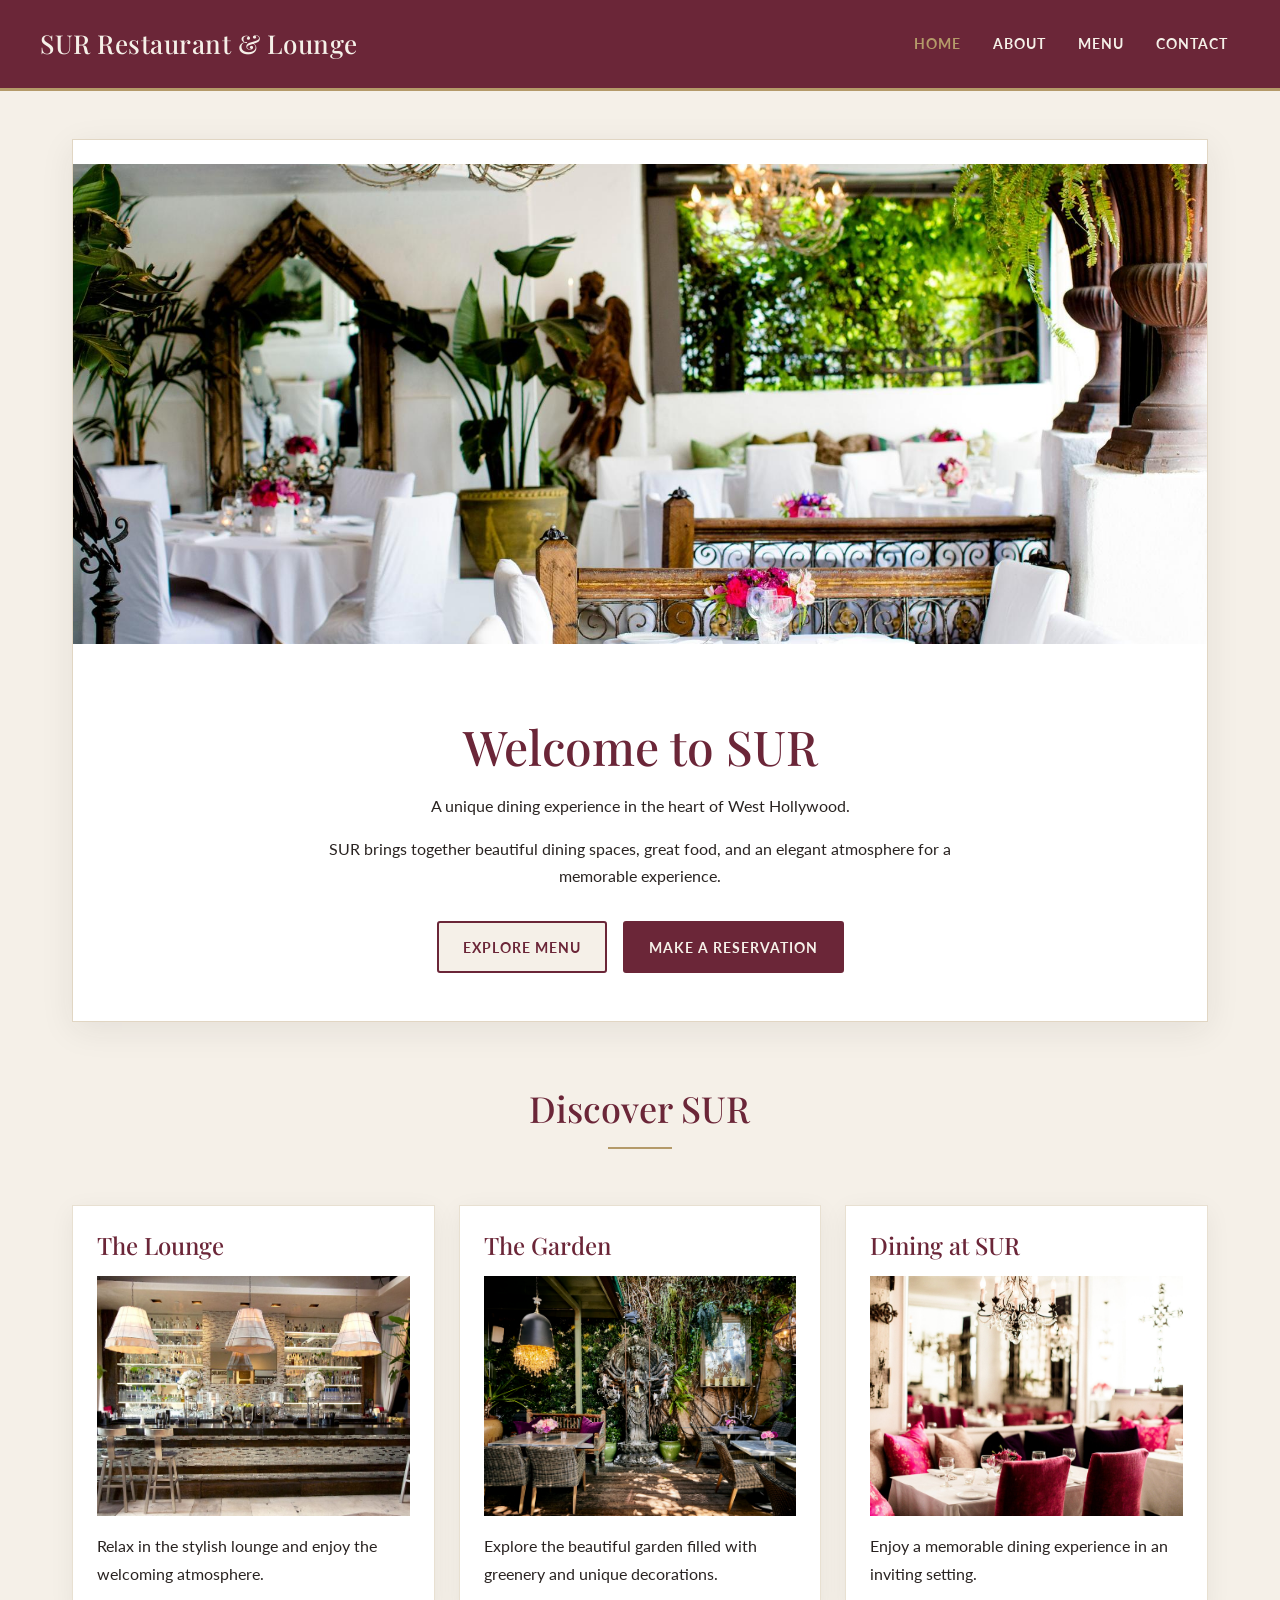
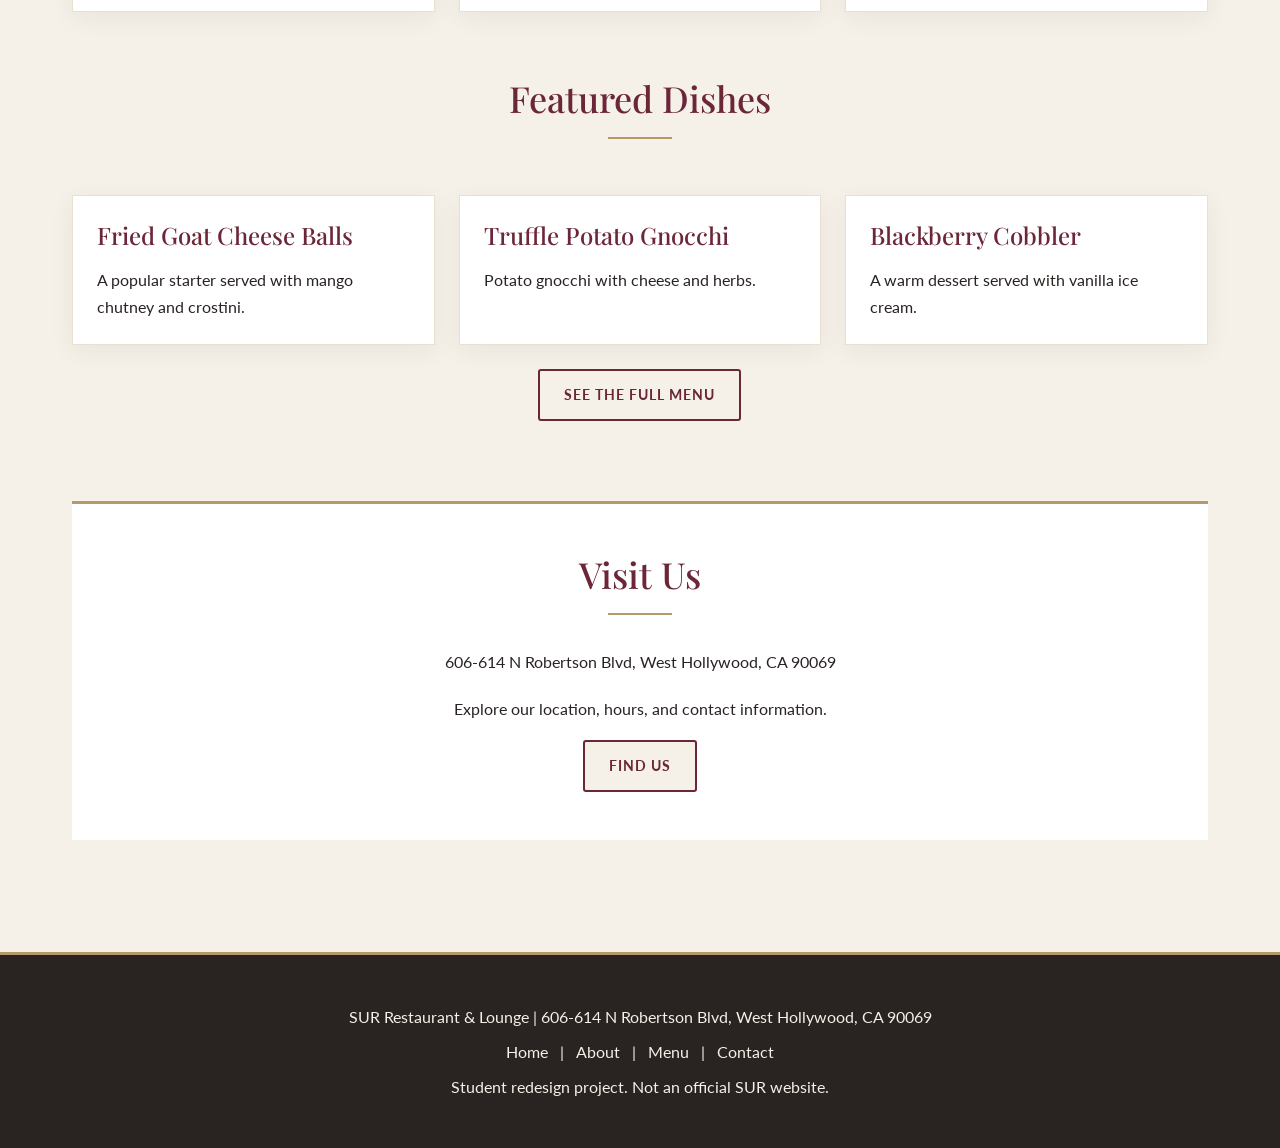
==== commit 814441af: "Revise index.html for improved layout and content Updated the homepage structure and content for SUR" ====
--- a/index.html
+++ b/index.html
@@ -4,7 +4,6 @@
 <head>
     <meta charset="UTF-8">
     <meta name="viewport" content="width=device-width, initial-scale=1.0">
-    <meta name="description" content="Student redesign of SUR Restaurant &amp; Lounge in West Hollywood.">
     <title>Home | SUR Restaurant &amp; Lounge</title>
     <link rel="stylesheet" href="styles.css">
     <script src="script.js" defer></script>
@@ -17,79 +16,74 @@
         <button class="menu-toggle" type="button" aria-label="Open navigation menu" aria-controls="main-navigation" aria-expanded="false">
             <span class="menu-icon" aria-hidden="true">☰</span>
         </button>
-        <!-- Main Navigation -->
-    <nav id="main-navigation" class="site-nav" aria-label="Main navigation">
-        <ul class="nav-list">
-        <li><a href="index.html" aria-current="page">Home</a></li>
-        <li><a href="about.html">About</a></li>
-        <li><a href="menu.html">Menu</a></li>
-        <li><a href="contact.html">Contact</a></li>
-        </ul>
-    </nav>
+        <!-- Navigation List -->
+        <nav id="main-navigation" class="site-nav" aria-label="Main navigation">
+            <ul class="nav-list">
+                <li><a href="index.html" aria-current="page">Home</a></li>
+                <li><a href="about.html">About</a></li>
+                <li><a href="menu.html">Menu</a></li>
+                <li><a href="contact.html">Contact</a></li>
+            </ul>
+        </nav>
     </div>
 </header>
 <main>
-<!-- Homepage Hero Section -->
-<section class="hero">
-    <img src="images/sur-outdoor-dining.jpg" alt="SUR dining area with white tablecloths, flowers, and chandeliers" width="700">
-    <div class="hero-copy">
-        <h1>Welcome to SUR</h1>
-        <p>A unique dining experience in the heart of West Hollywood.</p>
-        <p>SUR brings together New American dining, Southern European inspiration, and an elegant atmosphere. Enjoy a meal, explore the garden, or spend an evening in the lounge.</p>
-        <p class="hero-actions">
-            <a class="button button-secondary" href="menu.html">Explore Menu</a>
-            <a class="button button-primary" href="https://www.opentable.com/r/sur-restaurant-west-hollywood" target="_blank" rel="noopener noreferrer">Make a Reservation</a>
-        </p>
-    </div>
-</section>
-<!-- Restaurant Highlights -->
-<section class="highlights card-grid">
-    <h2>Discover SUR</h2>
-    <article>
-        <h3>The Lounge</h3>
-        <img src="images/sur-bar.jpg" alt="SUR bar with hanging pendant lights and shelves of bottles" width="400">
-        <p>Enjoy the stylish lounge and welcoming atmosphere.</p>
-    </article>
-    <article>
-        <h3>The Garden</h3>
-        <img src="images/sur-garden.png" alt="Outdoor garden dining area with greenery, wicker chairs, and a decorative statue" width="400">
-        <p>Discover a garden space filled with greenery and unique decorations.</p>
-    </article>
-    <article>
-        <h3>Dining at SUR</h3>
-        <img src="images/sur-pinky-room.jpg" alt="Dining room with pink upholstered chairs, colorful pillows, and chandeliers" width="400">
-        <p>Experience an elegant dining room with memorable details.</p>
-    </article>
-</section>
-<!-- Featured Dishes -->
-<section class="featured-food card-grid">
-    <h2>Featured Dishes</h2>
-    <article>
-        <h3>Fried Goat Cheese Balls</h3>
-        <p>Served with mango chutney and crostini.</p>
-    </article>
-    <article>
-        <h3>Truffle Potato Gnocchi</h3>
-        <p>Potato gnocchi with Grana Padano cheese and chives.</p>
-    </article>
-    <article>
-        <h3>SUR Famous Blackberry Cobbler</h3>
-        <p>A warm dessert served with vanilla ice cream.</p>
-    </article>
-    <p><a class="button button-secondary" href="menu.html">Explore Menu</a></p>
-</section>
-<!-- Hours and Location -->
-<section class="visit-section">
-    <h2>Visit Us</h2>
-    <p>606-614 N Robertson Blvd, West Hollywood, CA 90069</p>
-    <p>Tuesday and Wednesday: 5 PM–10 PM<br>
-    Thursday: 5 PM–10:30 PM<br>
-    Friday: 5 PM–12 AM<br>
-    Saturday: 11 AM–12 AM<br>
-    Sunday: 11 AM–11 PM<br>
-    Monday: Closed</p>
-    <p><a class="button button-secondary" href="contact.html">Find Us</a></p>
-</section>
+    <!-- Homepage Hero -->
+    <section class="hero">
+        <img src="images/sur-outdoor-dining.jpg" alt="Outdoor dining area at SUR Restaurant">
+        <div class="hero-copy">
+            <h1>Welcome to SUR</h1>
+            <p>A unique dining experience in the heart of West Hollywood.</p>
+            <p>SUR brings together beautiful dining spaces, great food, and an elegant atmosphere for a memorable experience.</p>
+            <div class="hero-actions">
+                <a class="button button-secondary" href="menu.html">Explore Menu</a>
+                <a class="button button-primary" href="https://www.opentable.com/r/sur-restaurant-west-hollywood" target="_blank" rel="noopener noreferrer">Make a Reservation</a>
+            </div>
+        </div>
+    </section>
+    <!-- Restaurant Highlights -->
+    <section class="highlights">
+        <h2>Discover SUR</h2>
+        <article>
+            <h3>The Lounge</h3>
+            <img src="images/sur-bar.jpg" alt="Bar and lounge at SUR">
+            <p>Relax in the stylish lounge and enjoy the welcoming atmosphere.</p>
+        </article>
+        <article>
+            <h3>The Garden</h3>
+            <img src="images/sur-garden.png" alt="Outdoor garden dining space">
+            <p>Explore the beautiful garden filled with greenery and unique decorations.</p>
+        </article>
+        <article>
+            <h3>Dining at SUR</h3>
+            <img src="images/sur-pinky-room.jpg" alt="Elegant dining room at SUR">
+            <p>Enjoy a memorable dining experience in an inviting setting.</p>
+        </article>
+    </section>
+    <!-- Featured Dishes -->
+    <section class="featured-food">
+        <h2>Featured Dishes</h2>
+        <article>
+            <h3>Fried Goat Cheese Balls</h3>
+            <p>A popular starter served with mango chutney and crostini.</p>
+        </article>
+        <article>
+            <h3>Truffle Potato Gnocchi</h3>
+            <p>Potato gnocchi with cheese and herbs.</p>
+        </article>
+        <article>
+            <h3>Blackberry Cobbler</h3>
+            <p>A warm dessert served with vanilla ice cream.</p>
+        </article>
+        <p><a class="button button-secondary" href="menu.html">See the Full Menu</a></p>
+    </section>
+    <!-- Visit Section -->
+    <section class="visit-section">
+        <h2>Visit Us</h2>
+        <p>606-614 N Robertson Blvd, West Hollywood, CA 90069</p>
+        <p>Explore our location, hours, and contact information.</p>
+        <a class="button button-secondary" href="contact.html">Find Us</a>
+    </section>
 </main>
 <!-- Footer -->
 <footer>
@@ -99,3 +93,4 @@
 </footer>
 </body>
 </html>
+
--- a/styles.css
+++ b/styles.css
@@ -1,7 +1,7 @@
 
 /* Google Fonts */
 @import url('https://fonts.googleapis.com/css2?family=Lato:wght@400;700&family=Playfair+Display:wght@400;500;600;700&display=swap');
-/* Original Color Palette */
+/* Original SUR Color Palette */
 :root {
     --burgundy: #6B2638;
     --cream: #F5F0E8;
@@ -10,8 +10,12 @@
     --white: #FFFFFF;
 }
 /* General Styling */
-* { box-sizing: border-box; }
-html { scroll-behavior: smooth; }
+* {
+    box-sizing: border-box;
+}
+html {
+    scroll-behavior: smooth;
+}
 body {
     margin: 0;
     background-color: var(--cream);
@@ -22,15 +26,14 @@
 }
 h1, h2, h3 {
     font-family: 'Playfair Display', serif;
+    color: var(--burgundy);
     font-weight: 500;
     line-height: 1.25;
-    color: var(--burgundy);
 }
 h1 { font-size: 48px; }
 h2 { font-size: 36px; }
 h3 { font-size: 24px; }
 p { margin: 0 0 16px; }
-small { font-size: 13px; }
 a { color: var(--burgundy); }
 a:hover { color: var(--gold); }
 a:focus-visible, button:focus-visible {
@@ -49,7 +52,7 @@
     border: 0;
 }
 /* Header */
-.site-header, header {
+.site-header, body > header {
     background-color: var(--burgundy);
     color: var(--cream);
     border-bottom: 3px solid var(--gold);
@@ -63,21 +66,35 @@
     align-items: center;
     gap: 24px;
 }
-.site-brand, header > p { margin: 0; }
-.site-brand strong, header strong {
+.site-brand, body > header > p {
+    margin: 0;
+}
+.site-brand strong, body > header strong {
     font-family: 'Playfair Display', serif;
     font-size: 26px;
     font-weight: 500;
     color: var(--cream);
     letter-spacing: 0.5px;
 }
-/* Navigation */
-.site-nav, header nav {
+/* Desktop Navigation */
+.site-nav, body > header nav {
+    display: flex;
+    align-items: center;
+}
+.nav-list, body > header nav ul {
     display: flex;
     align-items: center;
     gap: 8px;
-}
-.site-nav a, header nav a {
+    list-style: none;
+    margin: 0;
+    padding: 0;
+}
+.nav-list li, body > header nav li {
+    margin: 0;
+    padding: 0;
+}
+.site-nav a, body > header nav a {
+    display: block;
     color: var(--cream);
     text-decoration: none;
     font-size: 14px;
@@ -87,9 +104,21 @@
     padding: 12px;
     transition: color 0.3s ease;
 }
-.site-nav a:hover, header nav a:hover,
+.site-nav a:hover, body > header nav a:hover,
 .site-nav a[aria-current="page"] {
     color: var(--gold);
+}
+/* Hamburger Menu Button */
+.menu-toggle {
+    display: none;
+    background-color: transparent;
+    color: var(--cream);
+    border: 2px solid var(--gold);
+    border-radius: 3px;
+    padding: 8px 14px;
+    font-size: 24px;
+    line-height: 1.2;
+    cursor: pointer;
 }
 /* Main Content */
 main {
@@ -97,8 +126,12 @@
     margin: 0 auto;
     padding: 48px 32px;
 }
-section { margin-bottom: 64px; }
-section > h1, section > h2 { margin-top: 0; }
+section {
+    margin-bottom: 64px;
+}
+section > h1, section > h2 {
+    margin-top: 0;
+}
 section > h2 {
     text-align: center;
     margin-bottom: 32px;
@@ -125,7 +158,9 @@
     height: 480px;
     object-fit: cover;
 }
-.hero-copy { padding: 48px 32px; }
+.hero-copy {
+    padding: 48px 32px;
+}
 .hero h1 {
     margin: 0 0 16px;
     font-size: 48px;
@@ -141,21 +176,25 @@
     gap: 16px;
     margin-top: 32px;
 }
-/* Buttons */
+/* All Website Buttons */
 .button, .btn-primary, .btn-secondary {
-    display: inline-block;
-    padding: 14px 28px;
+    display: inline-flex;
+    align-items: center;
+    justify-content: center;
+    min-height: 52px;
+    padding: 14px 24px;
     border-radius: 3px;
     font-family: 'Lato', sans-serif;
-    font-size: 13px;
+    font-size: 14px;
     font-weight: 700;
+    line-height: 1.4;
     letter-spacing: 1px;
     text-transform: uppercase;
     text-decoration: none;
     text-align: center;
     transition: background-color 0.3s ease, color 0.3s ease;
 }
-/* Reservation Button */
+/* Primary Burgundy Buttons */
 .button-primary, .btn-primary {
     background-color: var(--burgundy);
     color: var(--cream);
@@ -166,38 +205,13 @@
     border-color: var(--charcoal);
     color: var(--cream);
 }
-/* Explore Menu Button */
+/* Secondary Cream Buttons */
 .button-secondary, .btn-secondary {
     background-color: var(--cream);
     color: var(--burgundy);
     border: 2px solid var(--burgundy);
 }
 .button-secondary:hover, .btn-secondary:hover {
-    background-color: var(--burgundy);
-    color: var(--cream);
-}
-/* Other Action Links */
-main a[href*="opentable"]:not(.button),
-main a[href="menu.html"]:not(.button),
-main a[href="contact.html"]:not(.button) {
-    display: inline-block;
-    padding: 12px 24px;
-    border: 2px solid var(--burgundy);
-    color: var(--burgundy);
-    text-decoration: none;
-    font-weight: 700;
-    margin: 8px 8px 8px 0;
-}
-main a[href*="opentable"]:not(.button) {
-    background-color: var(--burgundy);
-    color: var(--cream);
-}
-main a[href*="opentable"]:not(.button):hover {
-    background-color: var(--charcoal);
-    color: var(--cream);
-}
-main a[href="menu.html"]:not(.button):hover,
-main a[href="contact.html"]:not(.button):hover {
     background-color: var(--burgundy);
     color: var(--cream);
 }
@@ -208,8 +222,12 @@
     padding: 24px;
     box-shadow: 0 6px 24px rgba(41,35,33,0.06);
 }
-article h3 { margin: 0 0 16px; }
-article p:last-child { margin-bottom: 0; }
+article h3 {
+    margin: 0 0 16px;
+}
+article p:last-child {
+    margin-bottom: 0;
+}
 article img {
     width: 100%;
     height: 240px;
@@ -222,9 +240,13 @@
     grid-template-columns: repeat(3, minmax(0,1fr));
     gap: 24px;
 }
-.highlights h2 { grid-column: 1 / -1; }
-.highlights article { margin: 0; }
-/* Featured Food */
+.highlights h2 {
+    grid-column: 1 / -1;
+}
+.highlights article {
+    margin: 0;
+}
+/* Featured Dishes */
 .featured-food {
     display: grid;
     grid-template-columns: repeat(3, minmax(0,1fr));
@@ -234,8 +256,12 @@
 .featured-food > p {
     grid-column: 1 / -1;
 }
-.featured-food > p { text-align: center; }
-.featured-food article { margin: 0; }
+.featured-food > p {
+    text-align: center;
+}
+.featured-food article {
+    margin: 0;
+}
 /* Other Restaurant Images */
 section > img {
     width: 100%;
@@ -250,7 +276,9 @@
     padding: 48px 32px;
     text-align: center;
 }
-.visit-section p { line-height: 1.9; }
+.visit-section p {
+    line-height: 1.9;
+}
 /* Menu Page */
 #appetizers, #salads, #main-courses,
 #pasta, #desserts, #brunch {
@@ -270,14 +298,68 @@
     border-top: 3px solid var(--gold);
     margin: 0;
 }
-article small { color: #665B55; }
-/* Contact Page */
+article small {
+    color: #665B55;
+}
+/* Contact Information */
 address {
     font-style: normal;
     margin-bottom: 16px;
 }
-ul { padding-left: 24px; }
-li { margin-bottom: 8px; }
+main ul:not(.nav-list) {
+    padding-left: 24px;
+}
+main li {
+    margin-bottom: 8px;
+}
+/* Contact Page Button Container */
+.contact-buttons {
+    display: flex;
+    align-items: center;
+    flex-wrap: wrap;
+    gap: 16px;
+    margin: 32px 0;
+}
+/* Contact Page Button Styling */
+.contact-buttons .button {
+    display: inline-flex;
+    align-items: center;
+    justify-content: center;
+    min-height: 52px;
+    padding: 14px 24px;
+    margin: 0;
+    border-radius: 3px;
+    font-family: 'Lato', sans-serif;
+    font-size: 14px;
+    font-weight: 700;
+    line-height: 1.4;
+    letter-spacing: 1px;
+    text-align: center;
+    text-transform: uppercase;
+    text-decoration: none;
+}
+/* Call Now and Reservation Buttons */
+.contact-buttons .button-primary {
+    background-color: var(--burgundy);
+    color: var(--cream);
+    border: 2px solid var(--burgundy);
+}
+.contact-buttons .button-primary:hover {
+    background-color: var(--charcoal);
+    border-color: var(--charcoal);
+    color: var(--cream);
+}
+/* Get Directions Button */
+.contact-buttons .button-secondary {
+    background-color: var(--cream);
+    color: var(--burgundy);
+    border: 2px solid var(--burgundy);
+}
+.contact-buttons .button-secondary:hover {
+    background-color: var(--burgundy);
+    color: var(--cream);
+}
+/* Contact Map */
 iframe {
     min-height: 400px;
     border: 2px solid var(--gold);
@@ -290,59 +372,16 @@
     padding: 40px 24px;
     border-top: 3px solid var(--gold);
 }
-footer p { margin: 8px 0; }
+footer p {
+    margin: 8px 0;
+}
 footer a {
     color: var(--cream);
     text-decoration: none;
     margin: 0 8px;
 }
-footer a:hover { color: var(--gold); }
-/* Call Now Button */
-a[href^="tel:"] {
-    background-color: #6B2638;
-    color: #F5F0E8;
-    border: 2px solid #6B2638;
-}
-a[href^="tel:"]:hover {
-    background-color: #292321;
-    color: #F5F0E8;
-    border-color: #292321;
-}
-/* Get Directions Button */
-a[href*="google.com/maps"],
-a[href*="maps.google.com"],
-a[href*="maps.app.goo.gl"] {
-    background-color: #F5F0E8;
-    color: #6B2638;
-    border: 2px solid #6B2638;
-}
-a[href*="google.com/maps"]:hover,
-a[href*="maps.google.com"]:hover,
-a[href*="maps.app.goo.gl"]:hover {
-    background-color: #6B2638;
-    color: #F5F0E8;
-}
-/* Contact Button Mobile Styling */
-@media (max-width: 767px) {
-    a[href^="tel:"],
-    a[href*="google.com/maps"],
-    a[href*="maps.google.com"],
-    a[href*="maps.app.goo.gl"] {
-        display: block;
-        width: 100%;
-        text-align: center;
-        margin: 10px 0;
-    }
-}
-/* Hamburger Menu */
-.menu-toggle {
-    display: none;
-    background-color: transparent;
-    color: var(--cream);
-    border: 2px solid var(--gold);
-    padding: 8px 14px;
-    font-size: 24px;
-    cursor: pointer;
+footer a:hover {
+    color: var(--gold);
 }
 /* Tablet Screens */
 @media (min-width: 768px) and (max-width: 1024px) {
@@ -351,53 +390,115 @@
     #pasta, #desserts, #brunch {
         grid-template-columns: repeat(2, minmax(0,1fr));
     }
-    main { padding: 32px 24px; }
-    .hero > img { height: 400px; }
+    main {
+        padding: 32px 24px;
+    }
+    .hero > img {
+        height: 400px;
+    }
 }
 /* Mobile Screens */
 @media (max-width: 767px) {
     h1 { font-size: 36px; }
     h2 { font-size: 28px; }
     h3 { font-size: 22px; }
-    .site-header, header { padding: 16px; }
-    .header-inner { flex-wrap: wrap; }
-    .site-brand strong, header strong { font-size: 21px; }
-    .menu-toggle { display: block; margin-left: auto; }
+    .site-header, body > header {
+        padding: 16px;
+    }
+    .header-inner {
+        flex-wrap: wrap;
+    }
+    .site-brand strong, body > header strong {
+        font-size: 21px;
+    }
+    .menu-toggle {
+        display: block;
+        margin-left: auto;
+    }
     .site-nav {
-        display: none;
+        display: grid;
+        grid-template-rows: 0fr;
+        opacity: 0;
+        visibility: hidden;
+        width: 100%;
+        transition: grid-template-rows 0.3s ease, opacity 0.3s ease, visibility 0.3s ease;
+    }
+    .site-nav.is-open {
+        grid-template-rows: 1fr;
+        opacity: 1;
+        visibility: visible;
+    }
+    .nav-list {
+        display: flex;
         flex-direction: column;
         align-items: stretch;
+        gap: 0;
+        min-height: 0;
+        overflow: hidden;
         width: 100%;
-        gap: 0;
-    }
-    .site-nav.is-open { display: flex; }
-    .site-nav a {
+    }
+    .nav-list li {
+        width: 100%;
+    }
+    .nav-list a {
         display: block;
         padding: 14px 8px;
         border-bottom: 1px solid var(--gold);
     }
-    main { padding: 24px 16px; }
-    section { margin-bottom: 40px; }
-    .hero > img { height: 280px; }
-    .hero-copy { padding: 32px 20px; }
-    .hero h1 { font-size: 36px; }
-    .hero-actions { flex-direction: column; }
-    .hero-actions .button { width: 100%; }
+    main {
+        padding: 24px 16px;
+    }
+    section {
+        margin-bottom: 40px;
+    }
+    .hero > img {
+        height: 280px;
+    }
+    .hero-copy {
+        padding: 32px 20px;
+    }
+    .hero h1 {
+        font-size: 36px;
+    }
+    .hero-actions {
+        flex-direction: column;
+    }
+    .hero-actions .button {
+        width: 100%;
+    }
     .highlights, .featured-food,
     #appetizers, #salads, #main-courses,
     #pasta, #desserts, #brunch {
         grid-template-columns: 1fr;
         gap: 16px;
     }
-    article { padding: 20px; }
-    article img { height: 220px; }
-    .visit-section { padding: 32px 20px; }
-    footer { padding: 32px 16px; }
+    article {
+        padding: 20px;
+    }
+    article img {
+        height: 220px;
+    }
+    .visit-section {
+        padding: 32px 20px;
+    }
+    .contact-buttons {
+        flex-direction: column;
+        align-items: stretch;
+    }
+    .contact-buttons .button {
+        width: 100%;
+    }
+    footer {
+        padding: 32px 16px;
+    }
 }
 /* Reduced Motion */
 @media (prefers-reduced-motion: reduce) {
-    html { scroll-behavior: auto; }
+    html {
+        scroll-behavior: auto;
+    }
     *, *::before, *::after {
         transition-duration: 0.01ms !important;
     }
 }
+
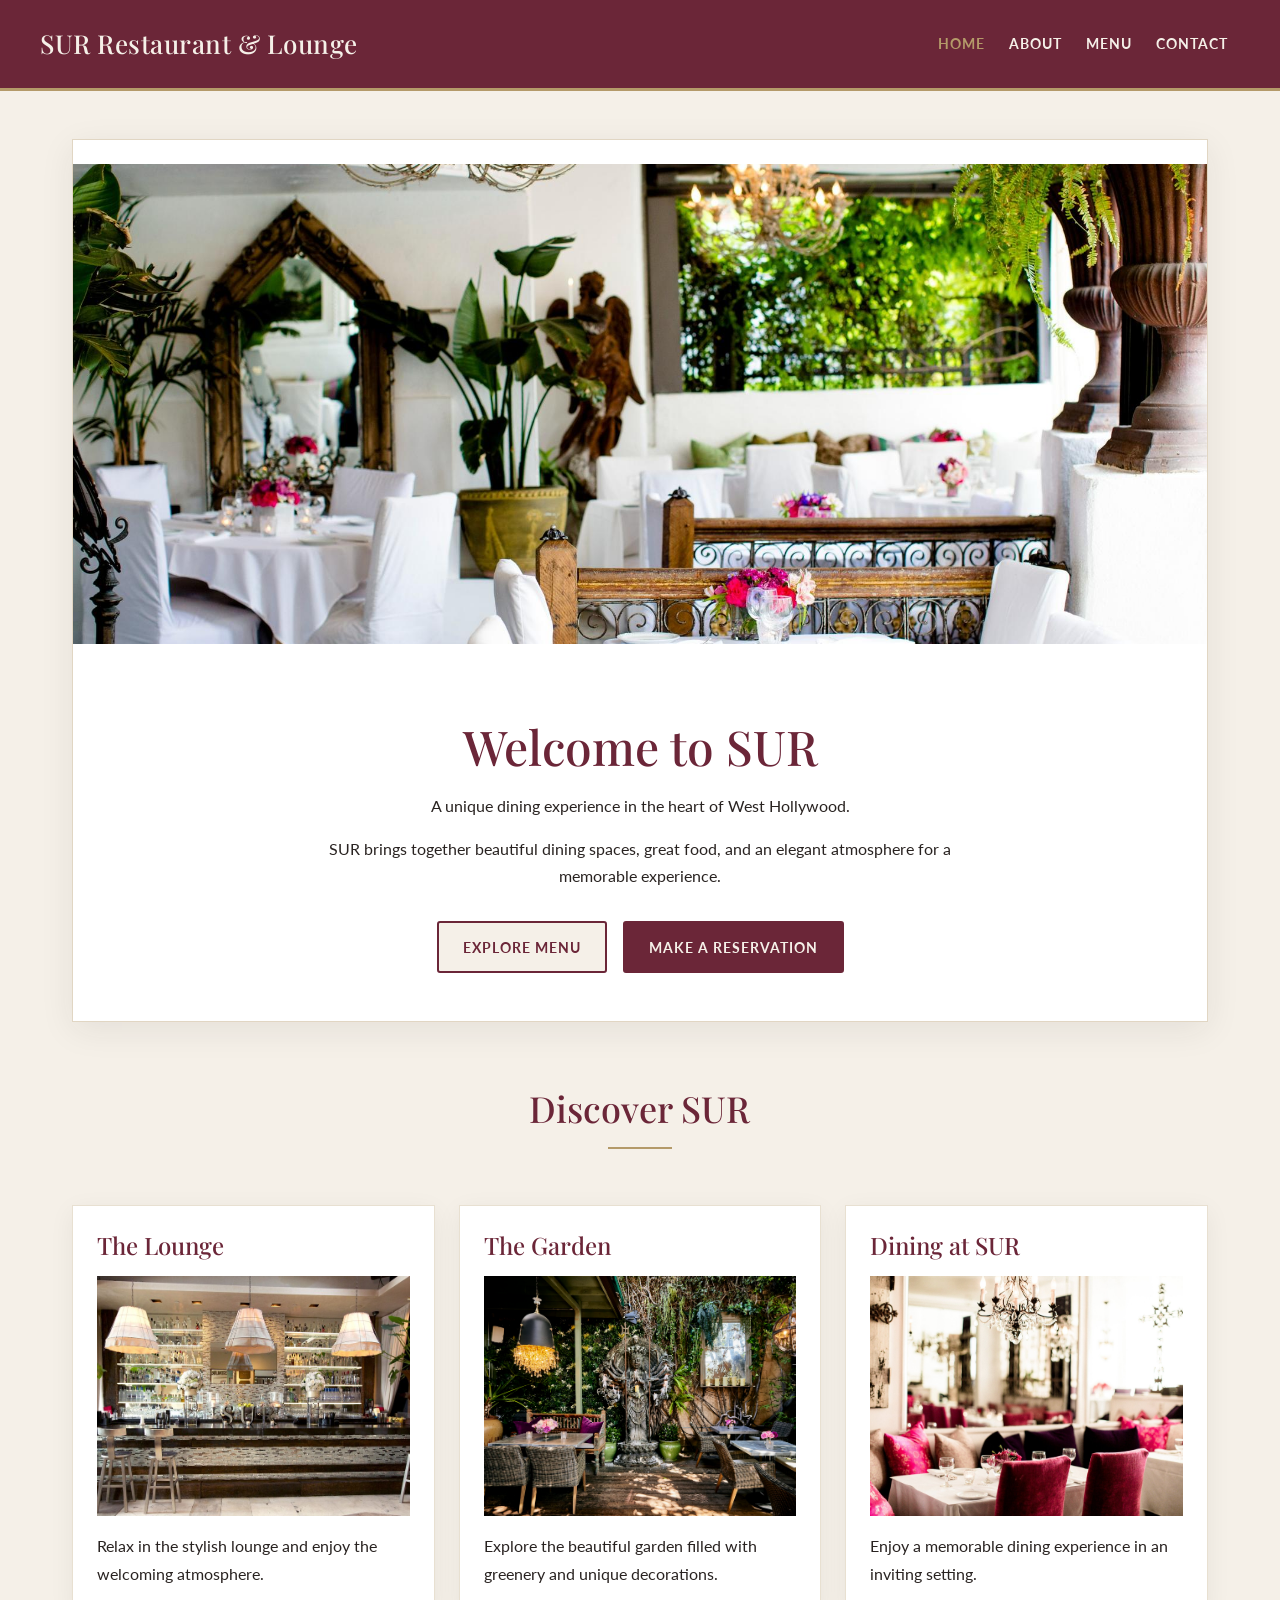
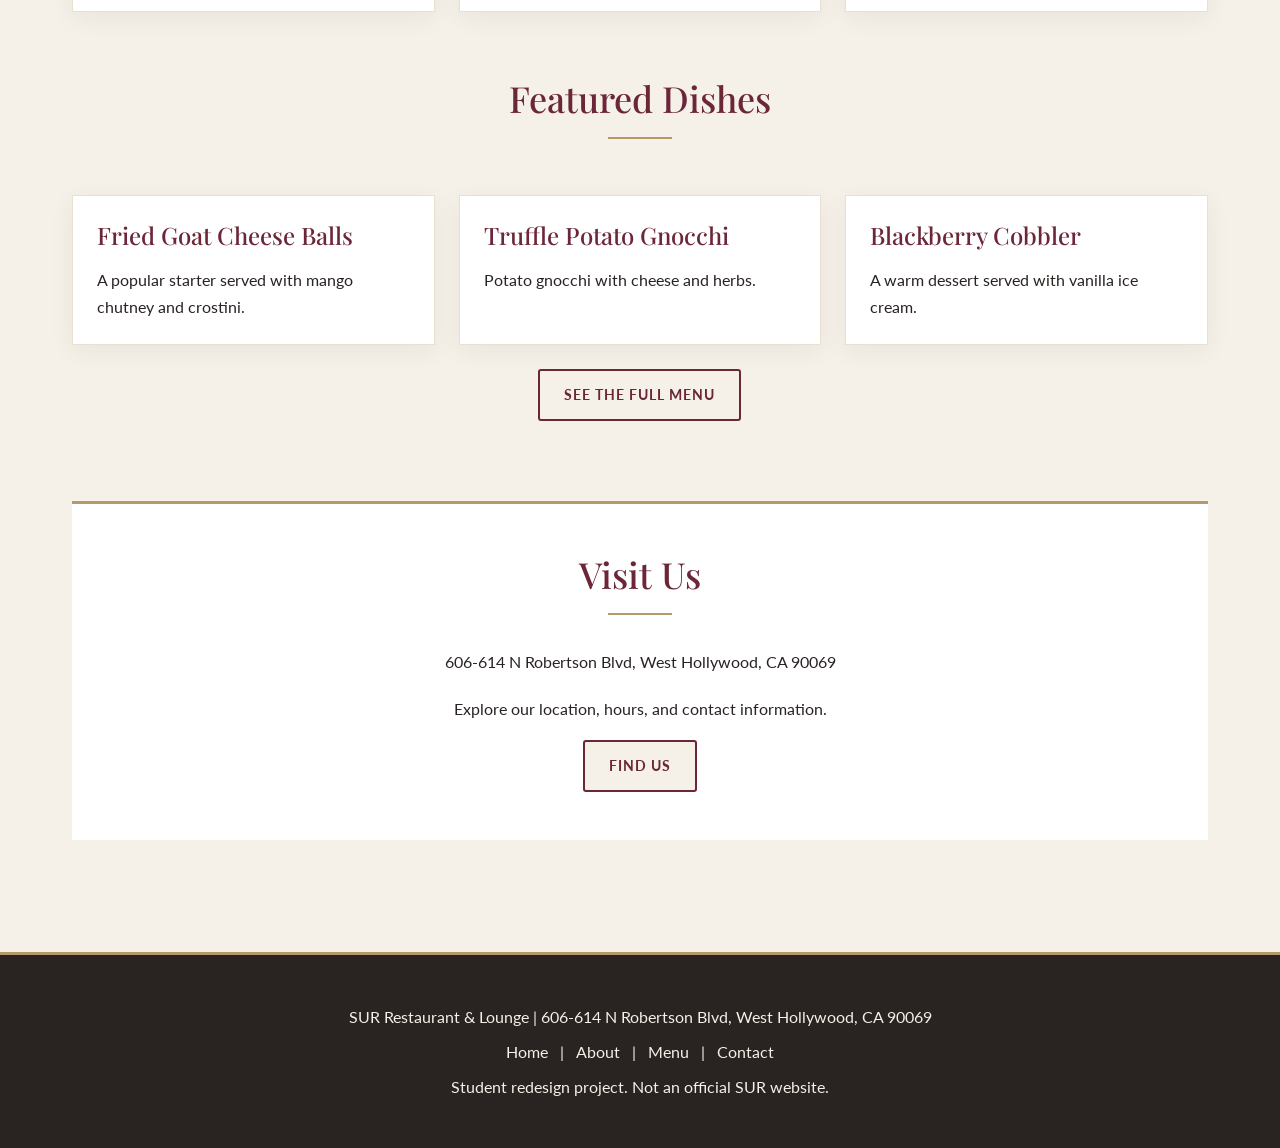
==== commit 764b19a4: "Refactor navigation list into inline links" ====
--- a/index.html
+++ b/index.html
@@ -18,12 +18,10 @@
         </button>
         <!-- Navigation List -->
         <nav id="main-navigation" class="site-nav" aria-label="Main navigation">
-            <ul class="nav-list">
-                <li><a href="index.html" aria-current="page">Home</a></li>
-                <li><a href="about.html">About</a></li>
-                <li><a href="menu.html">Menu</a></li>
-                <li><a href="contact.html">Contact</a></li>
-            </ul>
+            <a href="index.html" aria-current="page">Home</a>
+            <a href="about.html">About</a>
+            <a href="menu.html">Menu</a>
+            <a href="contact.html">Contact</a>
         </nav>
     </div>
 </header>
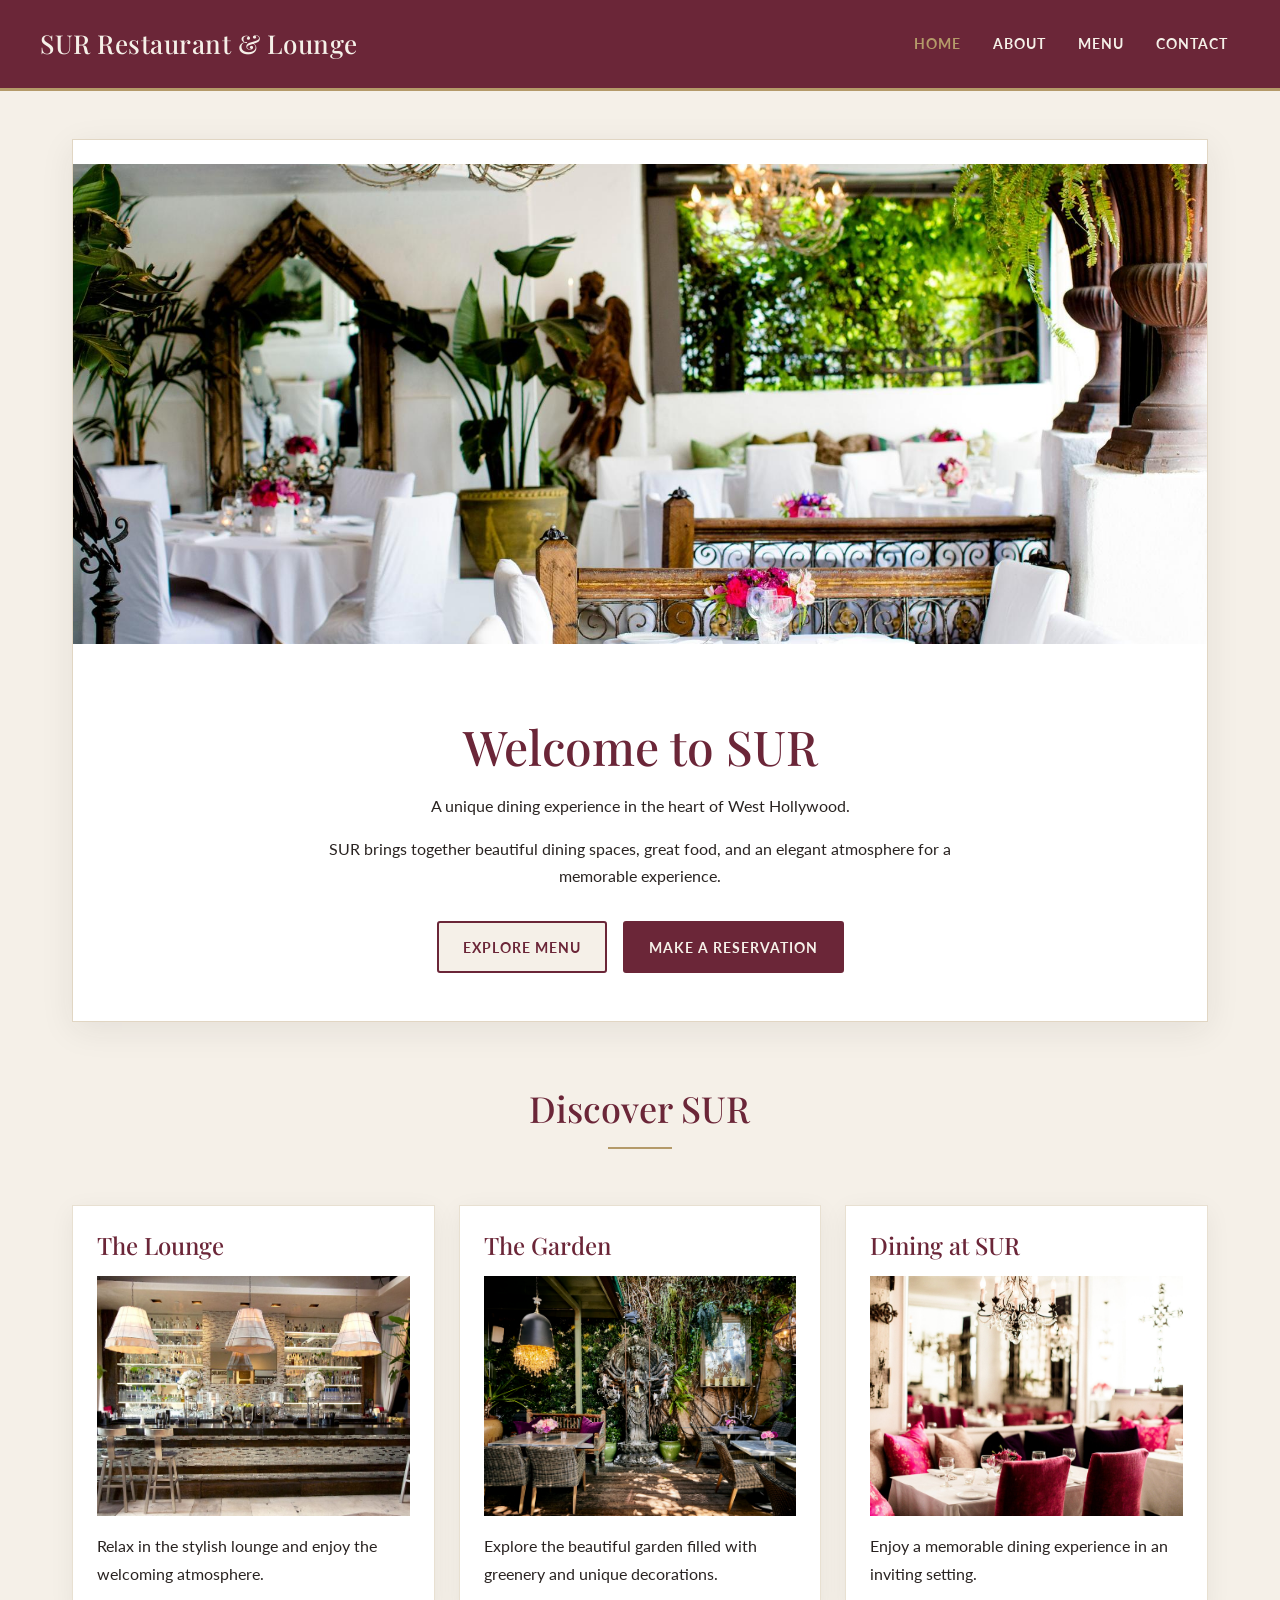
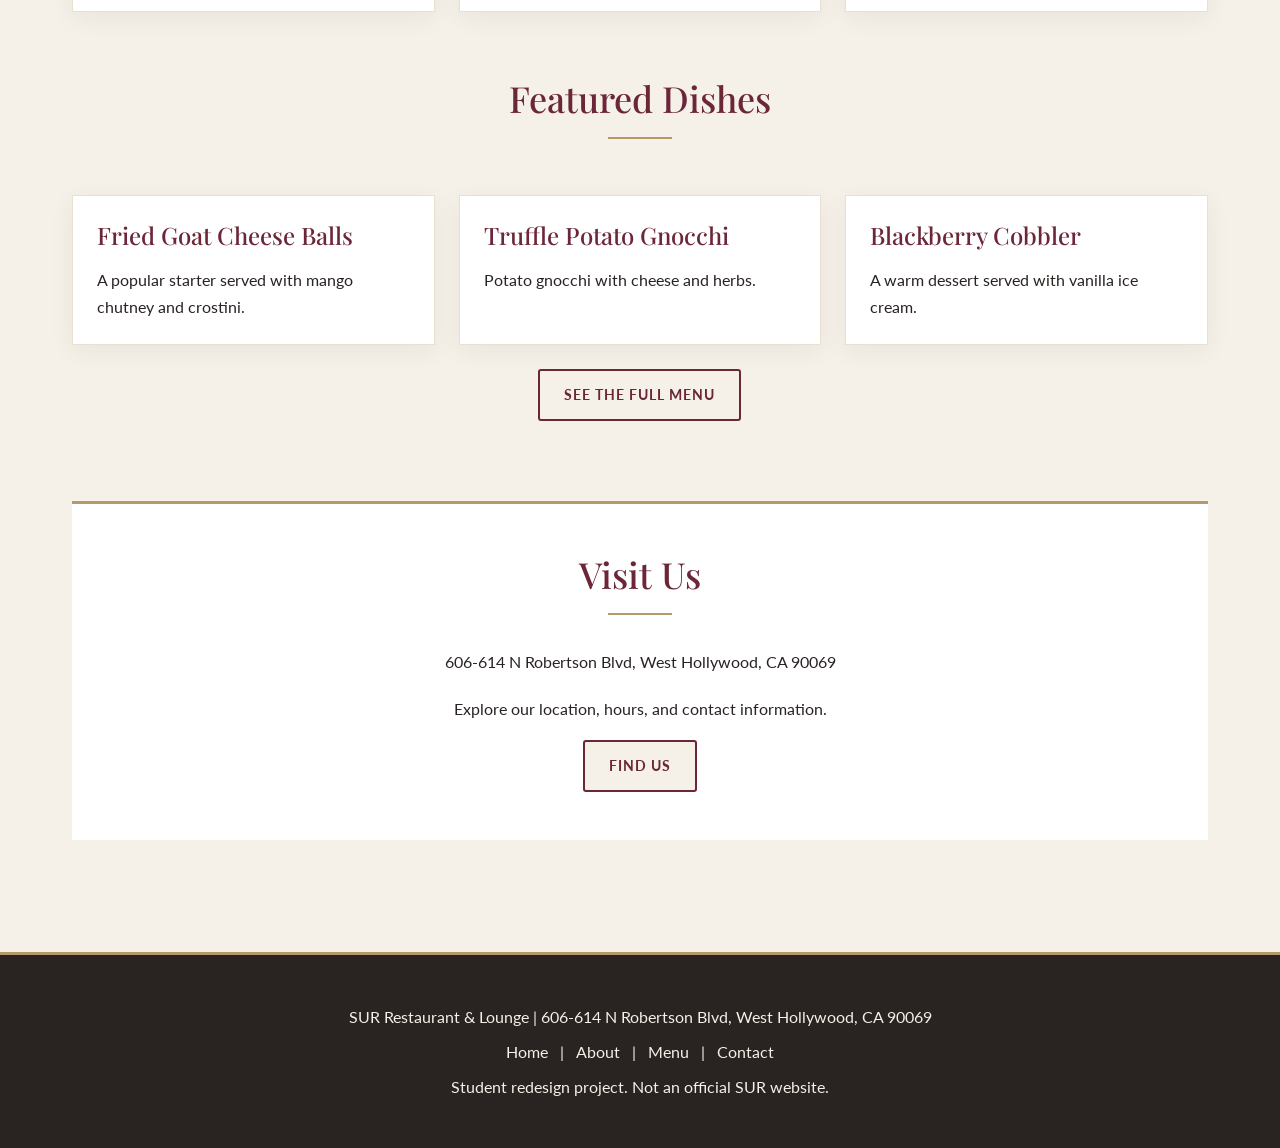
==== commit 8bd06e50: "Refactor navigation links into an unordered list" ====
--- a/index.html
+++ b/index.html
@@ -18,10 +18,12 @@
         </button>
         <!-- Navigation List -->
         <nav id="main-navigation" class="site-nav" aria-label="Main navigation">
-            <a href="index.html" aria-current="page">Home</a>
-            <a href="about.html">About</a>
-            <a href="menu.html">Menu</a>
-            <a href="contact.html">Contact</a>
+        <ul class="nav-list">
+            <li><a href="index.html" aria-current="page">Home</a></li>
+            <li><a href="about.html">About</a></li>
+            <li><a href="menu.html">Menu</a></li>
+            <li><a href="contact.html">Contact</a></li>
+        </ul>
         </nav>
     </div>
 </header>
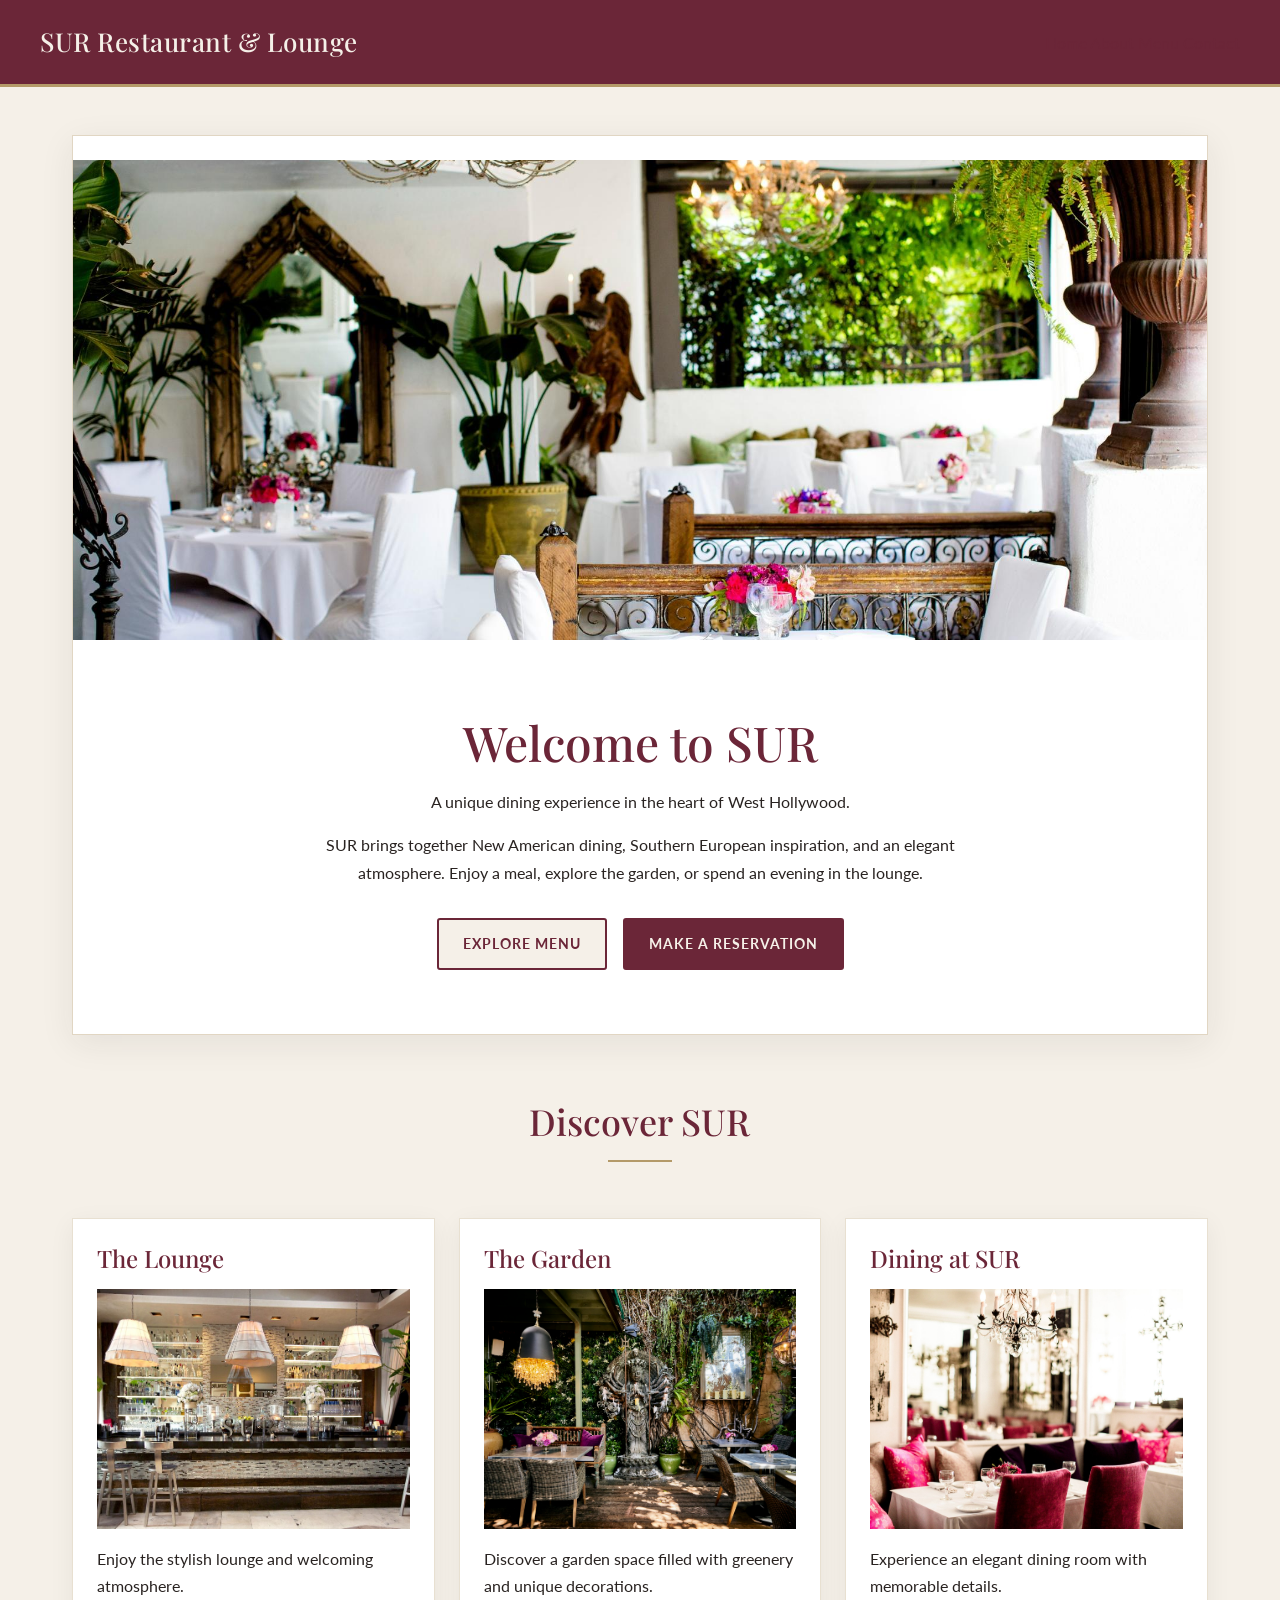
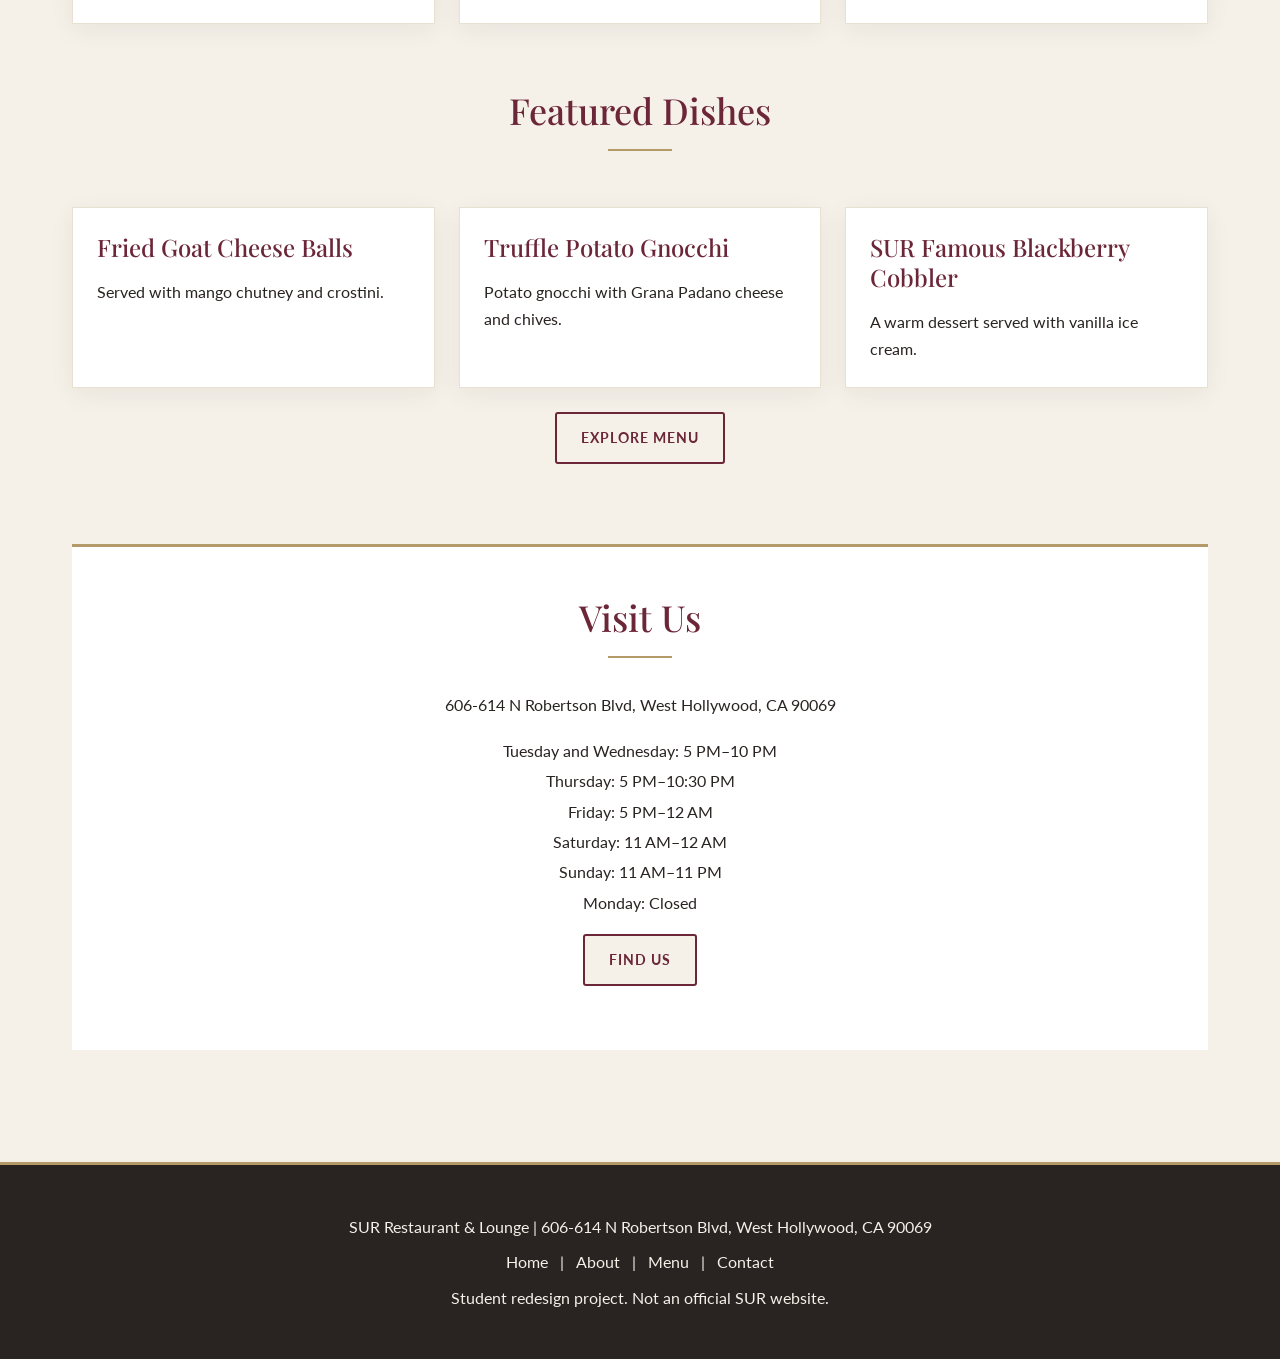
==== commit 4846171b: "Update index.html" ====
--- a/index.html
+++ b/index.html
@@ -4,6 +4,7 @@
 <head>
     <meta charset="UTF-8">
     <meta name="viewport" content="width=device-width, initial-scale=1.0">
+    <meta name="description" content="Student redesign of SUR Restaurant &amp; Lounge in West Hollywood.">
     <title>Home | SUR Restaurant &amp; Lounge</title>
     <link rel="stylesheet" href="styles.css">
     <script src="script.js" defer></script>
@@ -16,74 +17,76 @@
         <button class="menu-toggle" type="button" aria-label="Open navigation menu" aria-controls="main-navigation" aria-expanded="false">
             <span class="menu-icon" aria-hidden="true">☰</span>
         </button>
-        <!-- Navigation List -->
         <nav id="main-navigation" class="site-nav" aria-label="Main navigation">
-        <ul class="nav-list">
-            <li><a href="index.html" aria-current="page">Home</a></li>
-            <li><a href="about.html">About</a></li>
-            <li><a href="menu.html">Menu</a></li>
-            <li><a href="contact.html">Contact</a></li>
-        </ul>
+            <a href="index.html" aria-current="page">Home</a>
+            <a href="about.html">About</a>
+            <a href="menu.html">Menu</a>
+            <a href="contact.html">Contact</a>
         </nav>
     </div>
 </header>
 <main>
-    <!-- Homepage Hero -->
-    <section class="hero">
-        <img src="images/sur-outdoor-dining.jpg" alt="Outdoor dining area at SUR Restaurant">
-        <div class="hero-copy">
-            <h1>Welcome to SUR</h1>
-            <p>A unique dining experience in the heart of West Hollywood.</p>
-            <p>SUR brings together beautiful dining spaces, great food, and an elegant atmosphere for a memorable experience.</p>
-            <div class="hero-actions">
-                <a class="button button-secondary" href="menu.html">Explore Menu</a>
-                <a class="button button-primary" href="https://www.opentable.com/r/sur-restaurant-west-hollywood" target="_blank" rel="noopener noreferrer">Make a Reservation</a>
-            </div>
-        </div>
-    </section>
-    <!-- Restaurant Highlights -->
-    <section class="highlights">
-        <h2>Discover SUR</h2>
-        <article>
-            <h3>The Lounge</h3>
-            <img src="images/sur-bar.jpg" alt="Bar and lounge at SUR">
-            <p>Relax in the stylish lounge and enjoy the welcoming atmosphere.</p>
-        </article>
-        <article>
-            <h3>The Garden</h3>
-            <img src="images/sur-garden.png" alt="Outdoor garden dining space">
-            <p>Explore the beautiful garden filled with greenery and unique decorations.</p>
-        </article>
-        <article>
-            <h3>Dining at SUR</h3>
-            <img src="images/sur-pinky-room.jpg" alt="Elegant dining room at SUR">
-            <p>Enjoy a memorable dining experience in an inviting setting.</p>
-        </article>
-    </section>
-    <!-- Featured Dishes -->
-    <section class="featured-food">
-        <h2>Featured Dishes</h2>
-        <article>
-            <h3>Fried Goat Cheese Balls</h3>
-            <p>A popular starter served with mango chutney and crostini.</p>
-        </article>
-        <article>
-            <h3>Truffle Potato Gnocchi</h3>
-            <p>Potato gnocchi with cheese and herbs.</p>
-        </article>
-        <article>
-            <h3>Blackberry Cobbler</h3>
-            <p>A warm dessert served with vanilla ice cream.</p>
-        </article>
-        <p><a class="button button-secondary" href="menu.html">See the Full Menu</a></p>
-    </section>
-    <!-- Visit Section -->
-    <section class="visit-section">
-        <h2>Visit Us</h2>
-        <p>606-614 N Robertson Blvd, West Hollywood, CA 90069</p>
-        <p>Explore our location, hours, and contact information.</p>
-        <a class="button button-secondary" href="contact.html">Find Us</a>
-    </section>
+<!-- Homepage Hero Section -->
+<section class="hero">
+    <img src="images/sur-outdoor-dining.jpg" alt="SUR dining area with white tablecloths, flowers, and chandeliers" width="700">
+    <div class="hero-copy">
+        <h1>Welcome to SUR</h1>
+        <p>A unique dining experience in the heart of West Hollywood.</p>
+        <p>SUR brings together New American dining, Southern European inspiration, and an elegant atmosphere. Enjoy a meal, explore the garden, or spend an evening in the lounge.</p>
+        <p class="hero-actions">
+            <a class="button button-secondary" href="menu.html">Explore Menu</a>
+            <a class="button button-primary" href="https://www.opentable.com/r/sur-restaurant-west-hollywood" target="_blank" rel="noopener noreferrer">Make a Reservation</a>
+        </p>
+    </div>
+</section>
+<!-- Restaurant Highlights -->
+<section class="highlights card-grid">
+    <h2>Discover SUR</h2>
+    <article>
+        <h3>The Lounge</h3>
+        <img src="images/sur-bar.jpg" alt="SUR bar with hanging pendant lights and shelves of bottles" width="400">
+        <p>Enjoy the stylish lounge and welcoming atmosphere.</p>
+    </article>
+    <article>
+        <h3>The Garden</h3>
+        <img src="images/sur-garden.png" alt="Outdoor garden dining area with greenery, wicker chairs, and a decorative statue" width="400">
+        <p>Discover a garden space filled with greenery and unique decorations.</p>
+    </article>
+    <article>
+        <h3>Dining at SUR</h3>
+        <img src="images/sur-pinky-room.jpg" alt="Dining room with pink upholstered chairs, colorful pillows, and chandeliers" width="400">
+        <p>Experience an elegant dining room with memorable details.</p>
+    </article>
+</section>
+<!-- Featured Dishes -->
+<section class="featured-food card-grid">
+    <h2>Featured Dishes</h2>
+    <article>
+        <h3>Fried Goat Cheese Balls</h3>
+        <p>Served with mango chutney and crostini.</p>
+    </article>
+    <article>
+        <h3>Truffle Potato Gnocchi</h3>
+        <p>Potato gnocchi with Grana Padano cheese and chives.</p>
+    </article>
+    <article>
+        <h3>SUR Famous Blackberry Cobbler</h3>
+        <p>A warm dessert served with vanilla ice cream.</p>
+    </article>
+    <p><a class="button button-secondary" href="menu.html">Explore Menu</a></p>
+</section>
+<!-- Hours and Location -->
+<section class="visit-section">
+    <h2>Visit Us</h2>
+    <p>606-614 N Robertson Blvd, West Hollywood, CA 90069</p>
+    <p>Tuesday and Wednesday: 5 PM–10 PM<br>
+    Thursday: 5 PM–10:30 PM<br>
+    Friday: 5 PM–12 AM<br>
+    Saturday: 11 AM–12 AM<br>
+    Sunday: 11 AM–11 PM<br>
+    Monday: Closed</p>
+    <p><a class="button button-secondary" href="contact.html">Find Us</a></p>
+</section>
 </main>
 <!-- Footer -->
 <footer>
@@ -93,4 +96,3 @@
 </footer>
 </body>
 </html>
-
--- a/styles.css
+++ b/styles.css
@@ -1,7 +1,7 @@
 
 /* Google Fonts */
 @import url('https://fonts.googleapis.com/css2?family=Lato:wght@400;700&family=Playfair+Display:wght@400;500;600;700&display=swap');
-/* Original SUR Color Palette */
+/* Original Color Palette */
 :root {
     --burgundy: #6B2638;
     --cream: #F5F0E8;
@@ -26,9 +26,9 @@
 }
 h1, h2, h3 {
     font-family: 'Playfair Display', serif;
-    color: var(--burgundy);
     font-weight: 500;
     line-height: 1.25;
+    color: var(--burgundy);
 }
 h1 { font-size: 48px; }
 h2 { font-size: 36px; }
@@ -62,8 +62,8 @@
     max-width: 1200px;
     margin: 0 auto;
     display: flex;
+    align-items: center;
     justify-content: space-between;
-    align-items: center;
     gap: 24px;
 }
 .site-brand, body > header > p {
@@ -77,38 +77,42 @@
     letter-spacing: 0.5px;
 }
 /* Desktop Navigation */
-.site-nav, body > header nav {
+.site-nav {
+    display: block;
+    width: auto;
+}
+.site-nav .nav-list {
     display: flex;
+    flex-direction: row;
     align-items: center;
-}
-.nav-list, body > header nav ul {
-    display: flex;
-    align-items: center;
-    gap: 8px;
+    justify-content: flex-end;
+    gap: 24px;
     list-style: none;
     margin: 0;
     padding: 0;
 }
-.nav-list li, body > header nav li {
+.site-nav .nav-list li {
+    display: block;
+    list-style: none;
     margin: 0;
     padding: 0;
 }
-.site-nav a, body > header nav a {
+.site-nav .nav-list a {
     display: block;
     color: var(--cream);
-    text-decoration: none;
     font-size: 14px;
     font-weight: 700;
+    text-decoration: none;
+    text-transform: uppercase;
     letter-spacing: 1px;
-    text-transform: uppercase;
-    padding: 12px;
+    padding: 12px 0;
     transition: color 0.3s ease;
 }
-.site-nav a:hover, body > header nav a:hover,
-.site-nav a[aria-current="page"] {
+.site-nav .nav-list a:hover,
+.site-nav .nav-list a[aria-current="page"] {
     color: var(--gold);
 }
-/* Hamburger Menu Button */
+/* Hamburger Menu */
 .menu-toggle {
     display: none;
     background-color: transparent;
@@ -202,8 +206,8 @@
 }
 .button-primary:hover, .btn-primary:hover {
     background-color: var(--charcoal);
+    color: var(--cream);
     border-color: var(--charcoal);
-    color: var(--cream);
 }
 /* Secondary Cream Buttons */
 .button-secondary, .btn-secondary {
@@ -234,7 +238,7 @@
     object-fit: cover;
     margin: 16px 0;
 }
-/* Homepage Restaurant Highlights */
+/* Homepage Highlights */
 .highlights {
     display: grid;
     grid-template-columns: repeat(3, minmax(0,1fr));
@@ -312,7 +316,7 @@
 main li {
     margin-bottom: 8px;
 }
-/* Contact Page Button Container */
+/* Contact Button Container */
 .contact-buttons {
     display: flex;
     align-items: center;
@@ -320,7 +324,7 @@
     gap: 16px;
     margin: 32px 0;
 }
-/* Contact Page Button Styling */
+/* Contact Buttons */
 .contact-buttons .button {
     display: inline-flex;
     align-items: center;
@@ -334,9 +338,9 @@
     font-weight: 700;
     line-height: 1.4;
     letter-spacing: 1px;
+    text-decoration: none;
     text-align: center;
     text-transform: uppercase;
-    text-decoration: none;
 }
 /* Call Now and Reservation Buttons */
 .contact-buttons .button-primary {
@@ -346,8 +350,8 @@
 }
 .contact-buttons .button-primary:hover {
     background-color: var(--charcoal);
+    color: var(--cream);
     border-color: var(--charcoal);
-    color: var(--cream);
 }
 /* Get Directions Button */
 .contact-buttons .button-secondary {
@@ -428,8 +432,7 @@
         opacity: 1;
         visibility: visible;
     }
-    .nav-list {
-        display: flex;
+    .site-nav .nav-list {
         flex-direction: column;
         align-items: stretch;
         gap: 0;
@@ -437,10 +440,10 @@
         overflow: hidden;
         width: 100%;
     }
-    .nav-list li {
+    .site-nav .nav-list li {
         width: 100%;
     }
-    .nav-list a {
+    .site-nav .nav-list a {
         display: block;
         padding: 14px 8px;
         border-bottom: 1px solid var(--gold);
@@ -502,3 +505,4 @@
     }
 }
 
+
